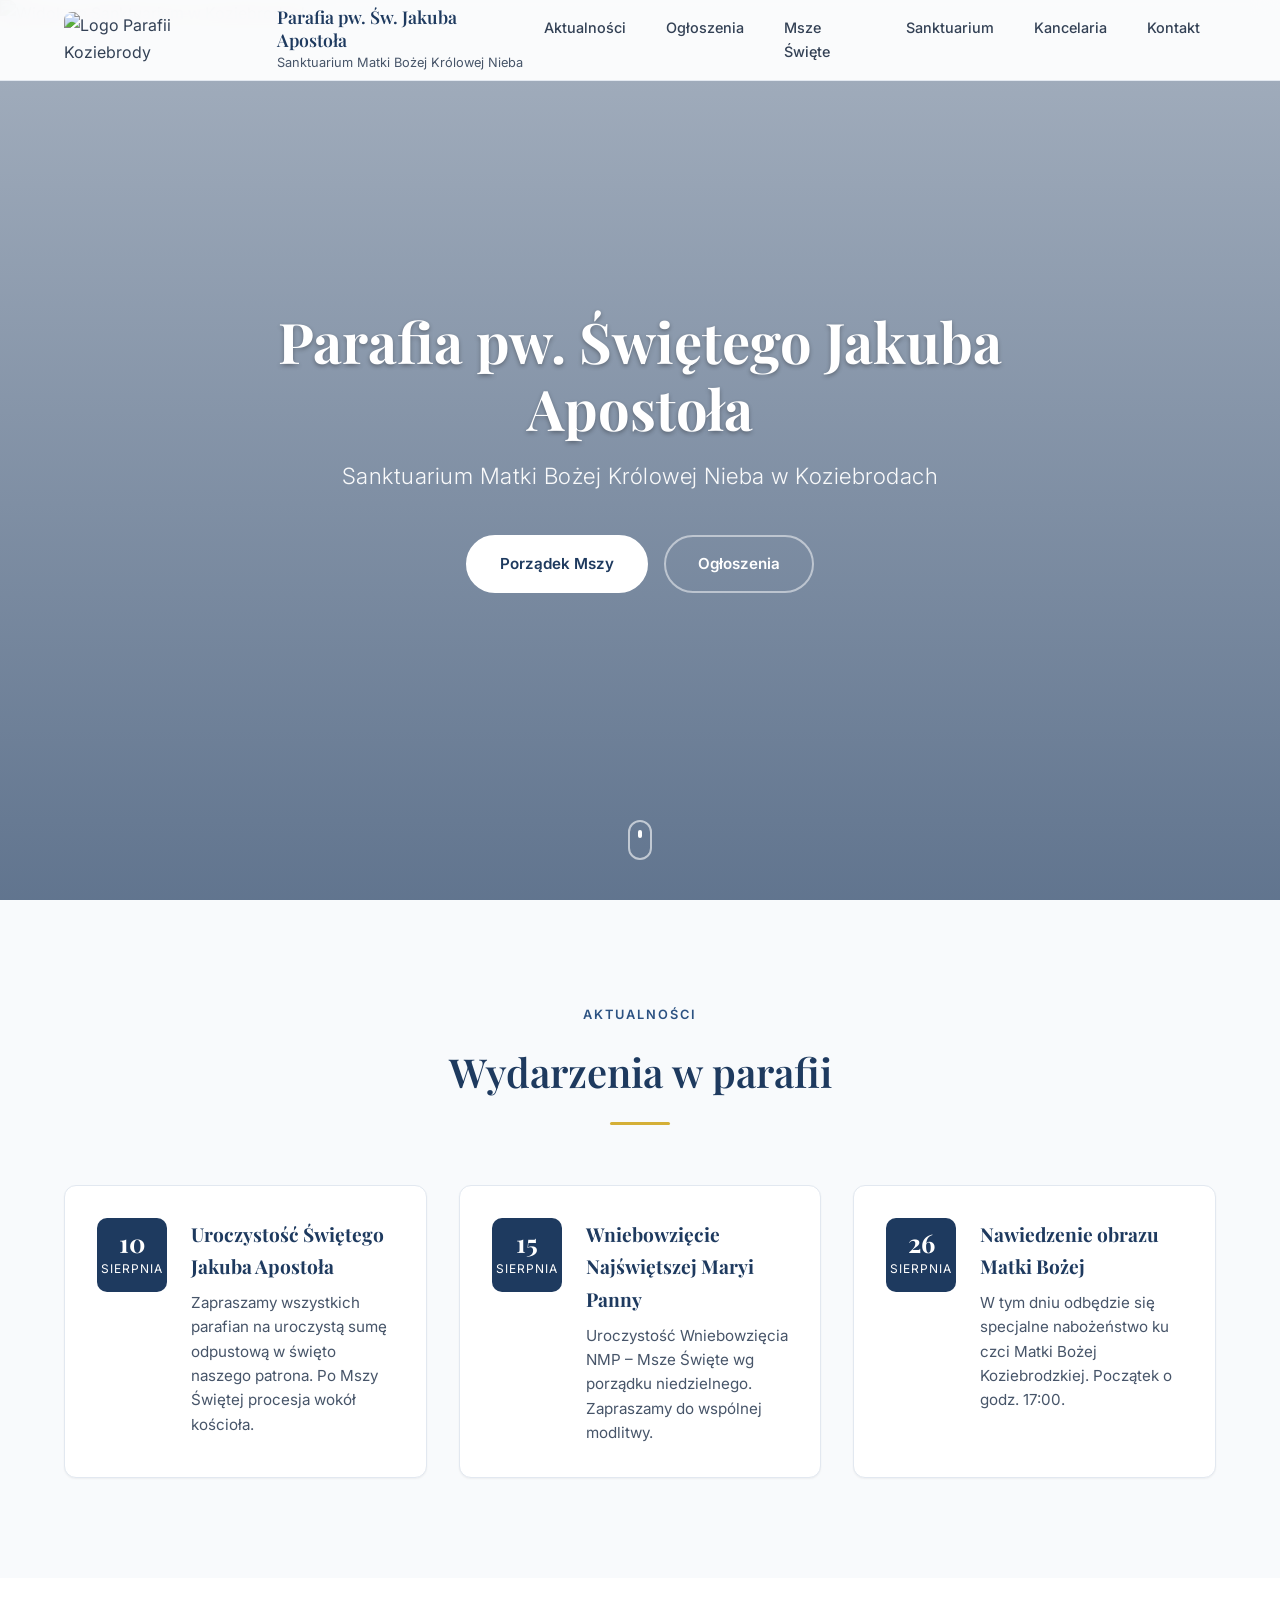
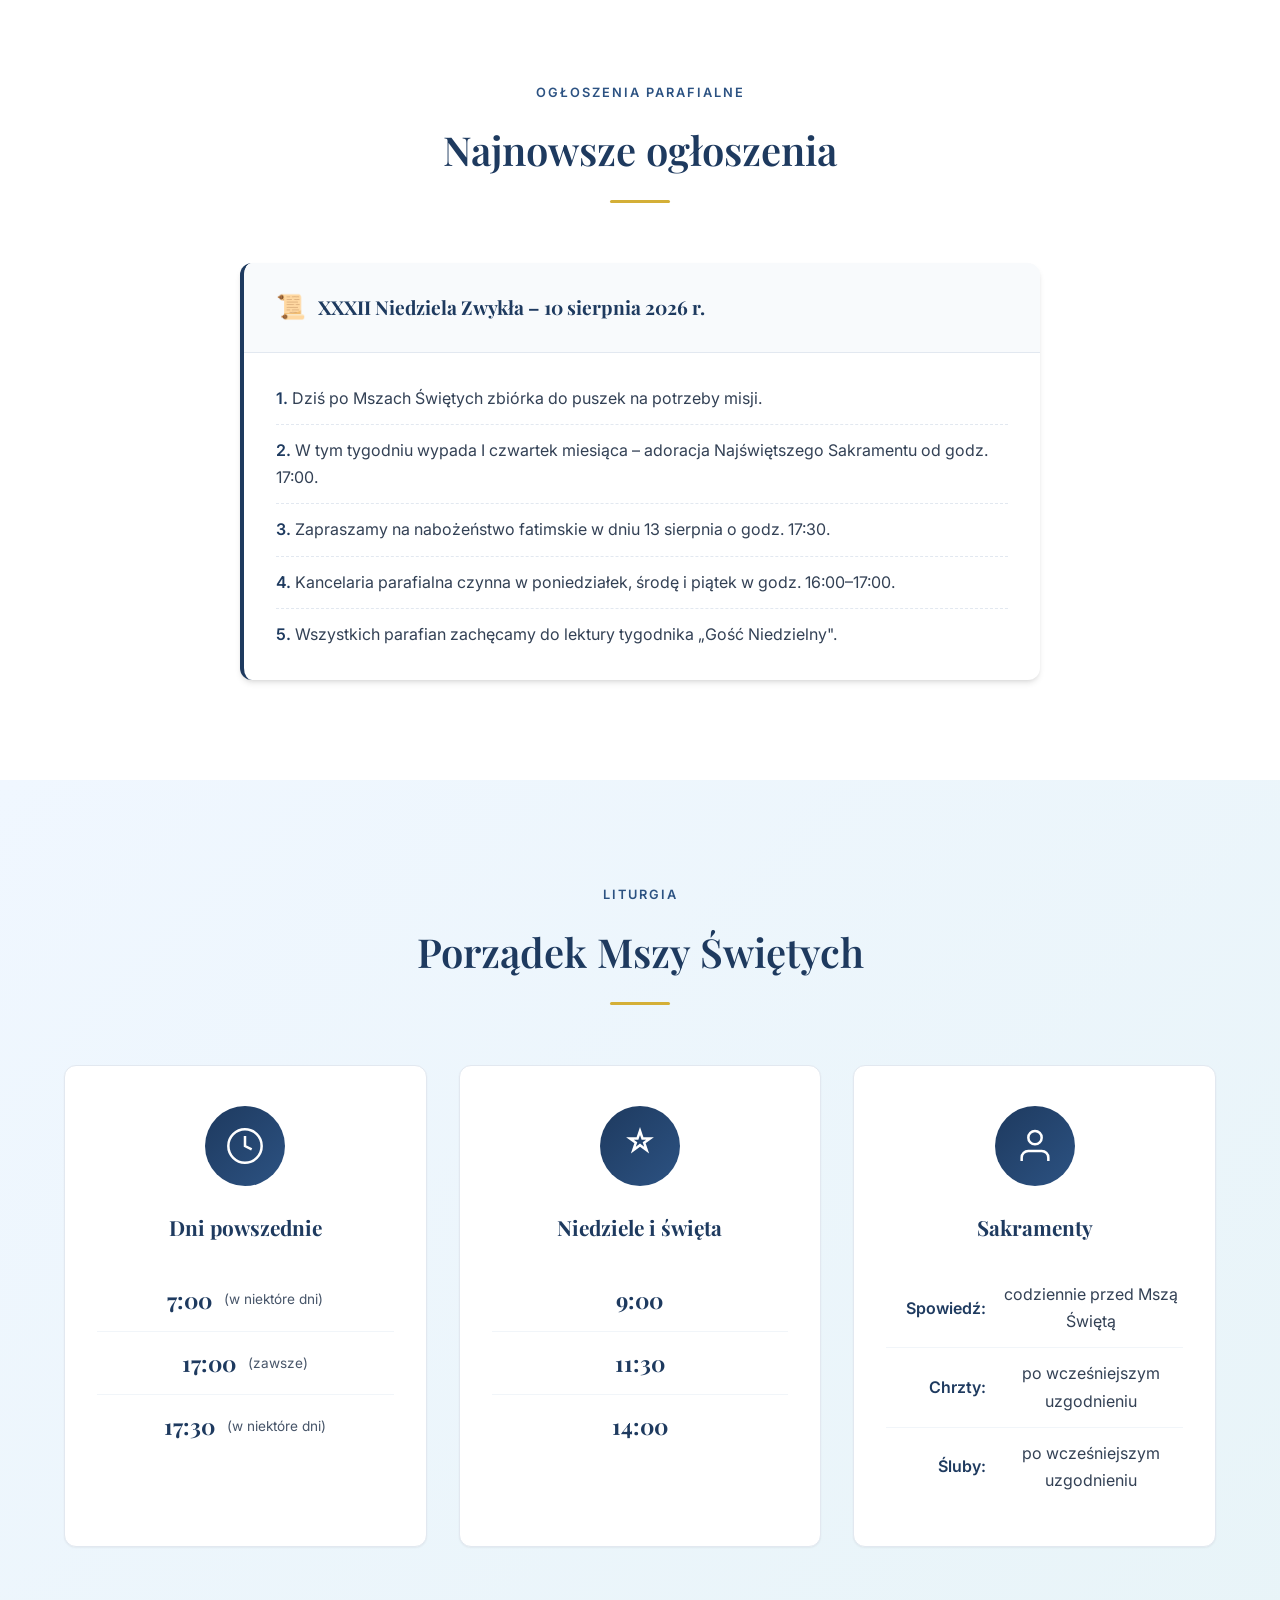
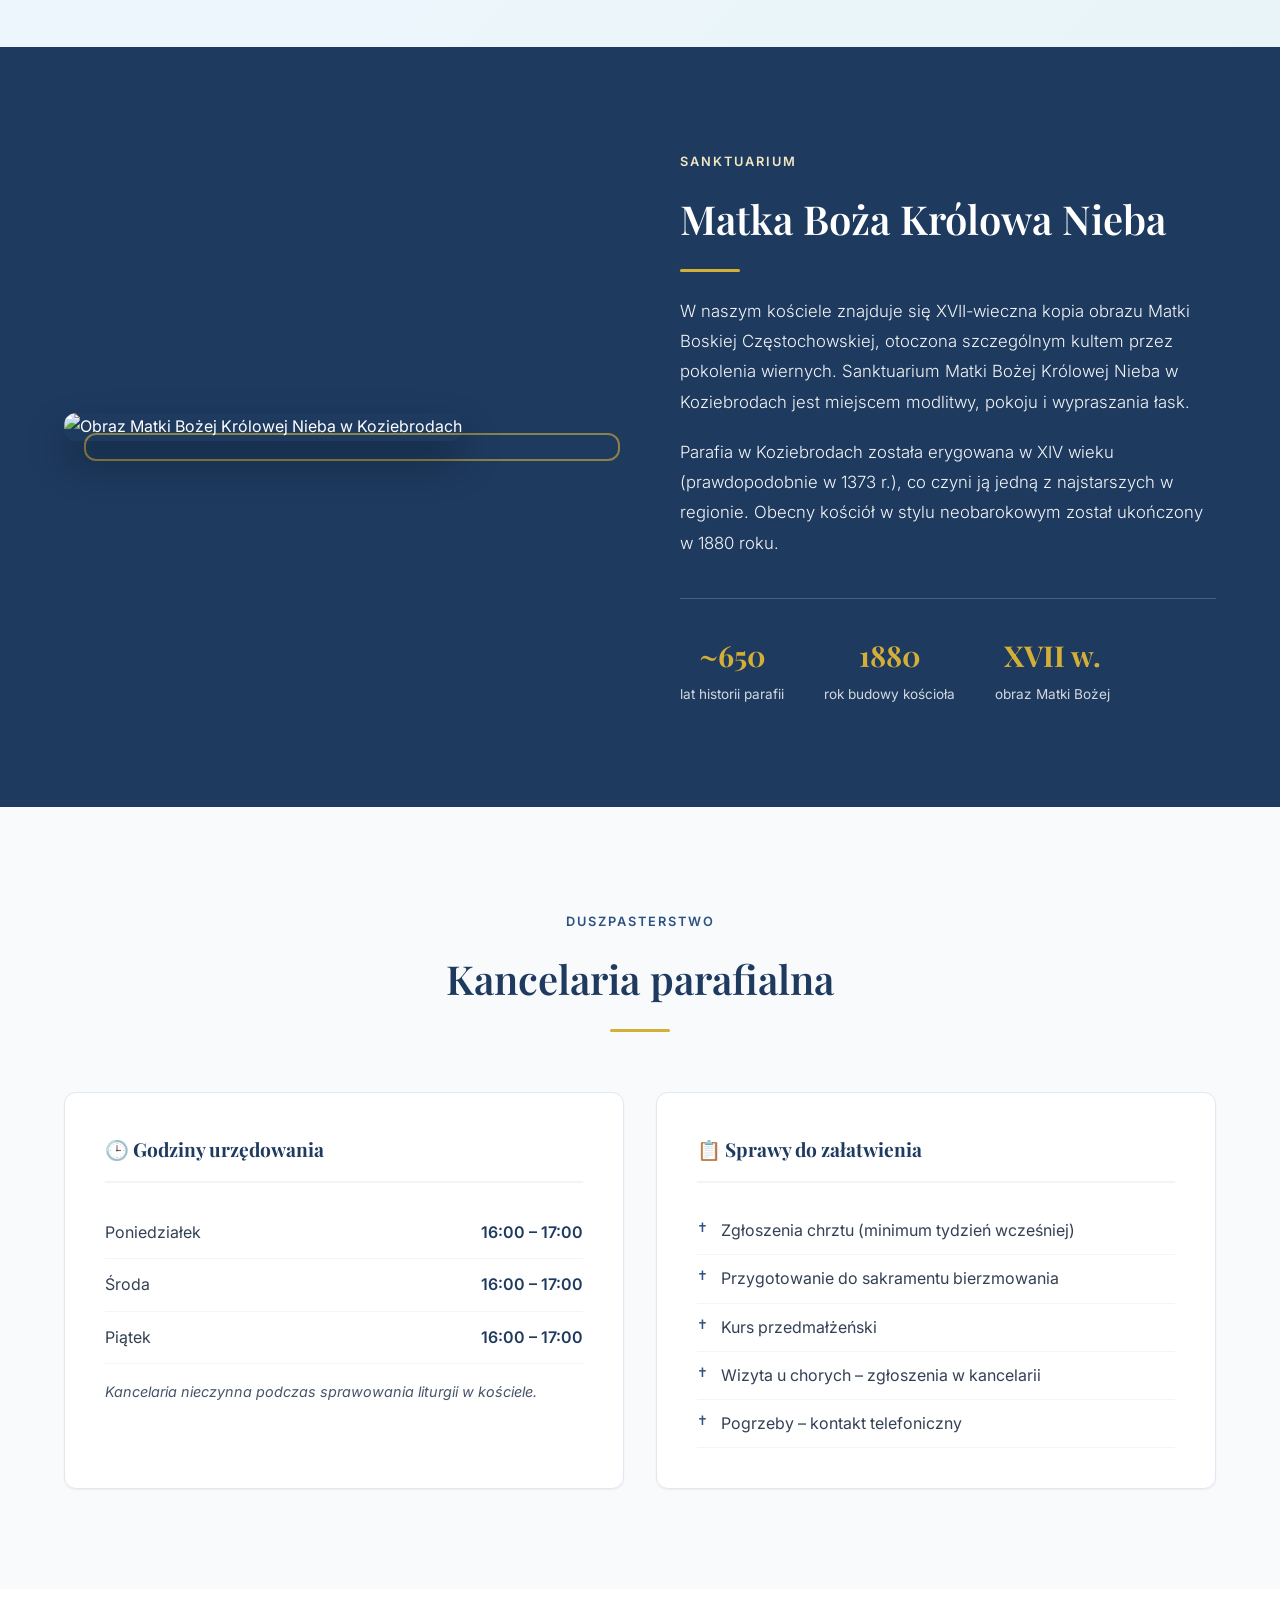
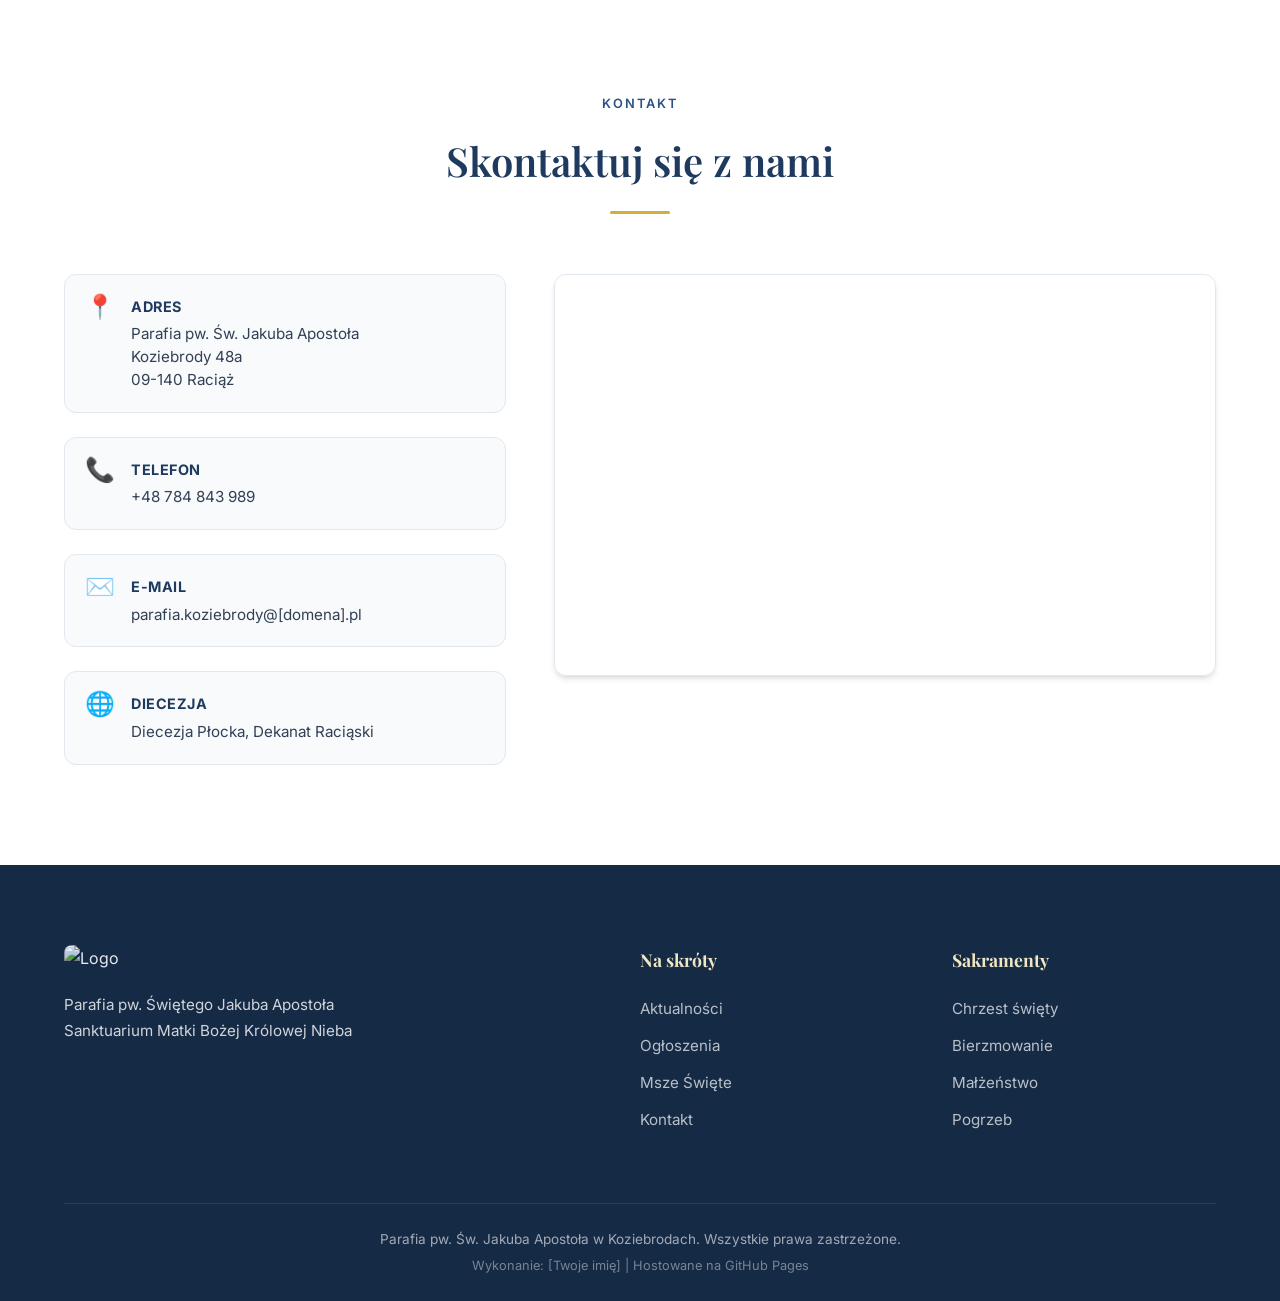
==== index.html @ 7715b9e9 "Add initial HTML structure for church website This commit adds a complete HTML structure for the chu" ====
<!DOCTYPE html>
<html lang="pl">
<head>
    <meta charset="UTF-8">
    <meta name="viewport" content="width=device-width, initial-scale=1.0">
    <meta name="description" content="Parafia pw. Świętego Jakuba Apostoła w Koziebrodach. Sanktuarium Matki Bożej Królowej Nieba.">
    <title>Parafia pw. Św. Jakuba Apostoła w Koziebrodach</title>
    <link rel="preconnect" href="https://fonts.googleapis.com">
    <link href="https://fonts.googleapis.com/css2?family=Playfair+Display:wght@400;600;700&family=Inter:wght@300;400;500;600&display=swap" rel="stylesheet">
    <link rel="stylesheet" href="css/style.css">
<base target="_blank">
</head>
<body>
    <!-- Nawigacja -->
    <nav class="navbar" id="navbar">
        <div class="container nav-container">
            <a href="#" class="logo">
                <img src="images/logo.jpeg" alt="Logo Parafii Koziebrody">
                <div class="logo-text">
                    <span class="logo-title">Parafia pw. Św. Jakuba Apostoła</span>
                    <span class="logo-subtitle">Sanktuarium Matki Bożej Królowej Nieba</span>
                </div>
            </a>
            <button class="nav-toggle" id="navToggle" aria-label="Menu">
                <span></span>
                <span></span>
                <span></span>
            </button>
            <ul class="nav-menu" id="navMenu">
                <li><a href="#aktualnosci" class="nav-link">Aktualności</a></li>
                <li><a href="#ogloszenia" class="nav-link">Ogłoszenia</a></li>
                <li><a href="#msze" class="nav-link">Msze Święte</a></li>
                <li><a href="#sanktuarium" class="nav-link">Sanktuarium</a></li>
                <li><a href="#kancelaria" class="nav-link">Kancelaria</a></li>
                <li><a href="#kontakt" class="nav-link">Kontakt</a></li>
            </ul>
        </div>
    </nav>

    <!-- Hero Section -->
    <header class="hero">
        <div class="hero-overlay"></div>
        <div class="hero-image">
            <img src="images/widok-na-sanktuarium.jpeg" alt="Widok na Sanktuarium w Koziebrodach">
        </div>
        <div class="hero-content">
            <h1 class="hero-title">Parafia pw. Świętego Jakuba Apostoła</h1>
            <p class="hero-subtitle">Sanktuarium Matki Bożej Królowej Nieba w Koziebrodach</p>
            <div class="hero-cta">
                <a href="#msze" class="btn btn-primary">Porządek Mszy</a>
                <a href="#ogloszenia" class="btn btn-outline">Ogłoszenia</a>
            </div>
        </div>
        <div class="hero-scroll">
            <span></span>
        </div>
    </header>

    <!-- Aktualności -->
    <section id="aktualnosci" class="section section-light">
        <div class="container">
            <div class="section-header">
                <span class="section-tag">Aktualności</span>
                <h2 class="section-title">Wydarzenia w parafii</h2>
                <div class="section-line"></div>
            </div>
            <div class="news-grid">
                <article class="news-card">
                    <div class="news-date">
                        <span class="day">10</span>
                        <span class="month">sierpnia</span>
                    </div>
                    <div class="news-content">
                        <h3>Uroczystość Świętego Jakuba Apostoła</h3>
                        <p>Zapraszamy wszystkich parafian na uroczystą sumę odpustową w święto naszego patrona. Po Mszy Świętej procesja wokół kościoła.</p>
                    </div>
                </article>
                <article class="news-card">
                    <div class="news-date">
                        <span class="day">15</span>
                        <span class="month">sierpnia</span>
                    </div>
                    <div class="news-content">
                        <h3>Wniebowzięcie Najświętszej Maryi Panny</h3>
                        <p>Uroczystość Wniebowzięcia NMP – Msze Święte wg porządku niedzielnego. Zapraszamy do wspólnej modlitwy.</p>
                    </div>
                </article>
                <article class="news-card">
                    <div class="news-date">
                        <span class="day">26</span>
                        <span class="month">sierpnia</span>
                    </div>
                    <div class="news-content">
                        <h3>Nawiedzenie obrazu Matki Bożej</h3>
                        <p>W tym dniu odbędzie się specjalne nabożeństwo ku czci Matki Bożej Koziebrodzkiej. Początek o godz. 17:00.</p>
                    </div>
                </article>
            </div>
        </div>
    </section>

    <!-- Ogłoszenia -->
    <section id="ogloszenia" class="section">
        <div class="container">
            <div class="section-header">
                <span class="section-tag">Ogłoszenia parafialne</span>
                <h2 class="section-title">Najnowsze ogłoszenia</h2>
                <div class="section-line"></div>
            </div>
            <div class="announcement-box">
                <div class="announcement-header">
                    <span class="announcement-icon">📜</span>
                    <h3>XXXII Niedziela Zwykła – 10 sierpnia 2026 r.</h3>
                </div>
                <div class="announcement-body">
                    <p><strong>1.</strong> Dziś po Mszach Świętych zbiórka do puszek na potrzeby misji.</p>
                    <p><strong>2.</strong> W tym tygodniu wypada I czwartek miesiąca – adoracja Najświętszego Sakramentu od godz. 17:00.</p>
                    <p><strong>3.</strong> Zapraszamy na nabożeństwo fatimskie w dniu 13 sierpnia o godz. 17:30.</p>
                    <p><strong>4.</strong> Kancelaria parafialna czynna w poniedziałek, środę i piątek w godz. 16:00–17:00.</p>
                    <p><strong>5.</strong> Wszystkich parafian zachęcamy do lektury tygodnika „Gość Niedzielny".</p>
                </div>
            </div>
        </div>
    </section>

    <!-- Porządek Mszy -->
    <section id="msze" class="section section-alt">
        <div class="container">
            <div class="section-header">
                <span class="section-tag">Liturgia</span>
                <h2 class="section-title">Porządek Mszy Świętych</h2>
                <div class="section-line"></div>
            </div>
            <div class="mass-schedule">
                <div class="mass-card">
                    <div class="mass-icon">
                        <svg width="40" height="40" viewBox="0 0 24 24" fill="none" stroke="currentColor" stroke-width="1.5">
                            <circle cx="12" cy="12" r="10"/>
                            <path d="M12 6v6l4 2"/>
                        </svg>
                    </div>
                    <h3>Dni powszednie</h3>
                    <ul class="mass-list">
                        <li><span class="mass-time">7:00</span> <span class="mass-note">(w niektóre dni)</span></li>
                        <li><span class="mass-time">17:00</span> <span class="mass-note">(zawsze)</span></li>
                        <li><span class="mass-time">17:30</span> <span class="mass-note">(w niektóre dni)</span></li>
                    </ul>
                </div>
                <div class="mass-card">
                    <div class="mass-icon">
                        <svg width="40" height="40" viewBox="0 0 24 24" fill="none" stroke="currentColor" stroke-width="1.5">
                            <path d="M12 3l1.5 4.5h4.5l-3.5 2.5 1.5 4.5-4-3-4 3 1.5-4.5-3.5-2.5h4.5z"/>
                        </svg>
                    </div>
                    <h3>Niedziele i święta</h3>
                    <ul class="mass-list">
                        <li><span class="mass-time">9:00</span></li>
                        <li><span class="mass-time">11:30</span></li>
                        <li><span class="mass-time">14:00</span></li>
                    </ul>
                </div>
                <div class="mass-card">
                    <div class="mass-icon">
                        <svg width="40" height="40" viewBox="0 0 24 24" fill="none" stroke="currentColor" stroke-width="1.5">
                            <path d="M20 21v-2a4 4 0 00-4-4H8a4 4 0 00-4 4v2"/>
                            <circle cx="12" cy="7" r="4"/>
                        </svg>
                    </div>
                    <h3>Sakramenty</h3>
                    <ul class="mass-list">
                        <li><span class="mass-label">Spowiedź:</span> <span>codziennie przed Mszą Świętą</span></li>
                        <li><span class="mass-label">Chrzty:</span> <span>po wcześniejszym uzgodnieniu</span></li>
                        <li><span class="mass-label">Śluby:</span> <span>po wcześniejszym uzgodnieniu</span></li>
                    </ul>
                </div>
            </div>
        </div>
    </section>

    <!-- Sanktuarium -->
    <section id="sanktuarium" class="section section-sacred">
        <div class="container">
            <div class="sacred-grid">
                <div class="sacred-image">
                    <img src="images/obraz-matki-boskiej2.jpeg" alt="Obraz Matki Bożej Królowej Nieba w Koziebrodach">
                    <div class="sacred-frame"></div>
                </div>
                <div class="sacred-content">
                    <span class="section-tag">Sanktuarium</span>
                    <h2 class="section-title">Matka Boża Królowa Nieba</h2>
                    <div class="section-line"></div>
                    <p class="sacred-text">
                        W naszym kościele znajduje się XVII-wieczna kopia obrazu Matki Boskiej Częstochowskiej, 
                        otoczona szczególnym kultem przez pokolenia wiernych. Sanktuarium Matki Bożej Królowej Nieba 
                        w Koziebrodach jest miejscem modlitwy, pokoju i wypraszania łask.
                    </p>
                    <p class="sacred-text">
                        Parafia w Koziebrodach została erygowana w XIV wieku (prawdopodobnie w 1373 r.), 
                        co czyni ją jedną z najstarszych w regionie. Obecny kościół w stylu neobarokowym 
                        został ukończony w 1880 roku.
                    </p>
                    <div class="sacred-stats">
                        <div class="stat">
                            <span class="stat-number">~650</span>
                            <span class="stat-label">lat historii parafii</span>
                        </div>
                        <div class="stat">
                            <span class="stat-number">1880</span>
                            <span class="stat-label">rok budowy kościoła</span>
                        </div>
                        <div class="stat">
                            <span class="stat-number">XVII w.</span>
                            <span class="stat-label">obraz Matki Bożej</span>
                        </div>
                    </div>
                </div>
            </div>
        </div>
    </section>

    <!-- Kancelaria -->
    <section id="kancelaria" class="section section-light">
        <div class="container">
            <div class="section-header">
                <span class="section-tag">Duszpasterstwo</span>
                <h2 class="section-title">Kancelaria parafialna</h2>
                <div class="section-line"></div>
            </div>
            <div class="office-grid">
                <div class="office-card">
                    <h3>🕒 Godziny urzędowania</h3>
                    <table class="office-hours">
                        <tr>
                            <td>Poniedziałek</td>
                            <td>16:00 – 17:00</td>
                        </tr>
                        <tr>
                            <td>Środa</td>
                            <td>16:00 – 17:00</td>
                        </tr>
                        <tr>
                            <td>Piątek</td>
                            <td>16:00 – 17:00</td>
                        </tr>
                    </table>
                    <p class="office-note">Kancelaria nieczynna podczas sprawowania liturgii w kościele.</p>
                </div>
                <div class="office-card">
                    <h3>📋 Sprawy do załatwienia</h3>
                    <ul class="office-list">
                        <li>Zgłoszenia chrztu (minimum tydzień wcześniej)</li>
                        <li>Przygotowanie do sakramentu bierzmowania</li>
                        <li>Kurs przedmałżeński</li>
                        <li>Wizyta u chorych – zgłoszenia w kancelarii</li>
                        <li>Pogrzeby – kontakt telefoniczny</li>
                    </ul>
                </div>
            </div>
        </div>
    </section>

    <!-- Kontakt -->
    <section id="kontakt" class="section">
        <div class="container">
            <div class="section-header">
                <span class="section-tag">Kontakt</span>
                <h2 class="section-title">Skontaktuj się z nami</h2>
                <div class="section-line"></div>
            </div>
            <div class="contact-grid">
                <div class="contact-info">
                    <div class="contact-item">
                        <span class="contact-icon">📍</span>
                        <div>
                            <strong>Adres</strong>
                            <p>Parafia pw. Św. Jakuba Apostoła<br>Koziebrody 48a<br>09-140 Raciąż</p>
                        </div>
                    </div>
                    <div class="contact-item">
                        <span class="contact-icon">📞</span>
                        <div>
                            <strong>Telefon</strong>
                            <p>+48 784 843 989</p>
                        </div>
                    </div>
                    <div class="contact-item">
                        <span class="contact-icon">✉️</span>
                        <div>
                            <strong>E-mail</strong>
                            <p>parafia.koziebrody@[domena].pl</p>
                        </div>
                    </div>
                    <div class="contact-item">
                        <span class="contact-icon">🌐</span>
                        <div>
                            <strong>Diecezja</strong>
                            <p>Diecezja Płocka, Dekanat Raciąski</p>
                        </div>
                    </div>
                </div>
                <div class="contact-map">
                    <iframe 
                        src="https://www.openstreetmap.org/export/embed.html?bbox=19.97%2C52.79%2C20.02%2C52.82&layer=mapnik&marker=52.8028%2C19.9944" 
                        width="100%" 
                        height="400" 
                        style="border:0; border-radius: 12px;" 
                        allowfullscreen="" 
                        loading="lazy">
                    </iframe>
                </div>
            </div>
        </div>
    </section>

    <!-- Stopka -->
    <footer class="footer">
        <div class="container">
            <div class="footer-content">
                <div class="footer-brand">
                    <img src="images/logo.jpeg" alt="Logo" class="footer-logo">
                    <p>Parafia pw. Świętego Jakuba Apostoła<br>Sanktuarium Matki Bożej Królowej Nieba</p>
                </div>
                <div class="footer-links">
                    <h4>Na skróty</h4>
                    <ul>
                        <li><a href="#aktualnosci">Aktualności</a></li>
                        <li><a href="#ogloszenia">Ogłoszenia</a></li>
                        <li><a href="#msze">Msze Święte</a></li>
                        <li><a href="#kontakt">Kontakt</a></li>
                    </ul>
                </div>
                <div class="footer-links">
                    <h4>Sakramenty</h4>
                    <ul>
                        <li><a href="#kancelaria">Chrzest święty</a></li>
                        <li><a href="#kancelaria">Bierzmowanie</a></li>
                        <li><a href="#kancelaria">Małżeństwo</a></li>
                        <li><a href="#kancelaria">Pogrzeb</a></li>
                    </ul>
                </div>
            </div>
            <div class="footer-bottom">
                <p> Parafia pw. Św. Jakuba Apostoła w Koziebrodach. Wszystkie prawa zastrzeżone.</p>
                <p class="footer-credit">Wykonanie: [Twoje imię] | Hostowane na GitHub Pages</p>
            </div>
        </div>
    </footer>

    <script src="js/main.js"></script>
</body>
</html>
---- css/style.css ----
/* ========================================
   PARAFIA KOZIEBRODY – STYLESHEET
   Tonacja: błękitno-biała, minimalistyczna
   ======================================== */

:root {
    --color-primary: #1e3a5f;
    --color-primary-dark: #152a45;
    --color-primary-light: #2c5282;
    --color-accent: #d4af37;
    --color-accent-light: #f0e6c3;
    --color-white: #ffffff;
    --color-gray-50: #f8fafc;
    --color-gray-100: #f1f5f9;
    --color-gray-200: #e2e8f0;
    --color-gray-600: #475569;
    --color-gray-700: #334155;
    --color-gray-800: #1e293b;
    --color-text: #334155;
    --font-heading: 'Playfair Display', Georgia, serif;
    --font-body: 'Inter', -apple-system, BlinkMacSystemFont, sans-serif;
    --shadow-sm: 0 1px 2px 0 rgb(0 0 0 / 0.05);
    --shadow-md: 0 4px 6px -1px rgb(0 0 0 / 0.1), 0 2px 4px -2px rgb(0 0 0 / 0.1);
    --shadow-lg: 0 10px 15px -3px rgb(0 0 0 / 0.1), 0 4px 6px -4px rgb(0 0 0 / 0.1);
    --radius: 12px;
    --transition: all 0.3s cubic-bezier(0.4, 0, 0.2, 1);
}

* {
    margin: 0;
    padding: 0;
    box-sizing: border-box;
}

html {
    scroll-behavior: smooth;
    scroll-padding-top: 80px;
}

body {
    font-family: var(--font-body);
    color: var(--color-text);
    line-height: 1.7;
    background-color: var(--color-white);
    -webkit-font-smoothing: antialiased;
}

.container {
    max-width: 1200px;
    margin: 0 auto;
    padding: 0 24px;
}

/* ========================================
   NAWIGACJA
   ======================================== */
.navbar {
    position: fixed;
    top: 0;
    left: 0;
    right: 0;
    z-index: 1000;
    background: rgba(255, 255, 255, 0.95);
    backdrop-filter: blur(12px);
    border-bottom: 1px solid var(--color-gray-200);
    transition: var(--transition);
}

.nav-container {
    display: flex;
    align-items: center;
    justify-content: space-between;
    height: 80px;
}

.logo {
    display: flex;
    align-items: center;
    gap: 16px;
    text-decoration: none;
    color: inherit;
}

.logo img {
    height: 56px;
    width: auto;
    border-radius: 8px;
    object-fit: contain;
}

.logo-text {
    display: flex;
    flex-direction: column;
}

.logo-title {
    font-family: var(--font-heading);
    font-size: 1.1rem;
    font-weight: 600;
    color: var(--color-primary);
    line-height: 1.3;
}

.logo-subtitle {
    font-size: 0.8rem;
    color: var(--color-gray-600);
    font-weight: 400;
}

.nav-menu {
    display: flex;
    list-style: none;
    gap: 8px;
}

.nav-link {
    display: block;
    padding: 8px 16px;
    text-decoration: none;
    color: var(--color-gray-700);
    font-weight: 500;
    font-size: 0.9rem;
    border-radius: 8px;
    transition: var(--transition);
}

.nav-link:hover {
    color: var(--color-primary);
    background: var(--color-gray-100);
}

.nav-toggle {
    display: none;
    flex-direction: column;
    gap: 5px;
    background: none;
    border: none;
    cursor: pointer;
    padding: 8px;
}

.nav-toggle span {
    display: block;
    width: 24px;
    height: 2px;
    background: var(--color-primary);
    border-radius: 2px;
    transition: var(--transition);
}

/* ========================================
   HERO
   ======================================== */
.hero {
    position: relative;
    height: 100vh;
    min-height: 600px;
    display: flex;
    align-items: center;
    justify-content: center;
    overflow: hidden;
}

.hero-image {
    position: absolute;
    inset: 0;
    z-index: 1;
}

.hero-image img {
    width: 100%;
    height: 100%;
    object-fit: cover;
    filter: brightness(0.7);
}

.hero-overlay {
    position: absolute;
    inset: 0;
    background: linear-gradient(
        180deg,
        rgba(30, 58, 95, 0.4) 0%,
        rgba(30, 58, 95, 0.7) 100%
    );
    z-index: 2;
}

.hero-content {
    position: relative;
    z-index: 3;
    text-align: center;
    color: var(--color-white);
    padding: 0 24px;
    max-width: 900px;
}

.hero-title {
    font-family: var(--font-heading);
    font-size: clamp(2rem, 5vw, 3.5rem);
    font-weight: 700;
    line-height: 1.2;
    margin-bottom: 16px;
    text-shadow: 0 2px 4px rgba(0,0,0,0.3);
}

.hero-subtitle {
    font-size: clamp(1rem, 2.5vw, 1.4rem);
    font-weight: 300;
    opacity: 0.95;
    margin-bottom: 40px;
    letter-spacing: 0.5px;
}

.hero-cta {
    display: flex;
    gap: 16px;
    justify-content: center;
    flex-wrap: wrap;
}

.btn {
    display: inline-flex;
    align-items: center;
    padding: 14px 32px;
    border-radius: 50px;
    font-weight: 600;
    font-size: 0.95rem;
    text-decoration: none;
    transition: var(--transition);
    cursor: pointer;
    border: 2px solid transparent;
}

.btn-primary {
    background: var(--color-white);
    color: var(--color-primary);
    border-color: var(--color-white);
}

.btn-primary:hover {
    background: transparent;
    color: var(--color-white);
    transform: translateY(-2px);
    box-shadow: var(--shadow-lg);
}

.btn-outline {
    background: transparent;
    color: var(--color-white);
    border-color: rgba(255,255,255,0.5);
}

.btn-outline:hover {
    background: var(--color-white);
    color: var(--color-primary);
    border-color: var(--color-white);
    transform: translateY(-2px);
}

.hero-scroll {
    position: absolute;
    bottom: 40px;
    left: 50%;
    transform: translateX(-50%);
    z-index: 3;
}

.hero-scroll span {
    display: block;
    width: 24px;
    height: 40px;
    border: 2px solid rgba(255,255,255,0.6);
    border-radius: 12px;
    position: relative;
}

.hero-scroll span::before {
    content: '';
    position: absolute;
    top: 8px;
    left: 50%;
    transform: translateX(-50%);
    width: 4px;
    height: 8px;
    background: var(--color-white);
    border-radius: 2px;
    animation: scrollDown 2s infinite;
}

@keyframes scrollDown {
    0%, 100% { opacity: 1; top: 8px; }
    50% { opacity: 0.3; top: 20px; }
}

/* ========================================
   SEKCJE OGÓLNE
   ======================================== */
.section {
    padding: 100px 0;
}

.section-light {
    background: var(--color-gray-50);
}

.section-alt {
    background: linear-gradient(135deg, #f0f7ff 0%, #e8f4f8 100%);
}

.section-sacred {
    background: var(--color-primary);
    color: var(--color-white);
}

.section-header {
    text-align: center;
    margin-bottom: 60px;
}

.section-tag {
    display: inline-block;
    font-size: 0.8rem;
    font-weight: 600;
    text-transform: uppercase;
    letter-spacing: 2px;
    color: var(--color-primary-light);
    margin-bottom: 12px;
}

.section-sacred .section-tag {
    color: var(--color-accent-light);
}

.section-title {
    font-family: var(--font-heading);
    font-size: clamp(1.8rem, 4vw, 2.5rem);
    font-weight: 600;
    color: var(--color-primary);
    margin-bottom: 16px;
}

.section-sacred .section-title {
    color: var(--color-white);
}

.section-line {
    width: 60px;
    height: 3px;
    background: var(--color-accent);
    margin: 0 auto;
    border-radius: 2px;
}

/* ========================================
   AKTUALNOŚCI
   ======================================== */
.news-grid {
    display: grid;
    grid-template-columns: repeat(auto-fit, minmax(300px, 1fr));
    gap: 32px;
}

.news-card {
    background: var(--color-white);
    border-radius: var(--radius);
    padding: 32px;
    box-shadow: var(--shadow-sm);
    border: 1px solid var(--color-gray-200);
    transition: var(--transition);
    display: flex;
    gap: 24px;
    align-items: flex-start;
}

.news-card:hover {
    transform: translateY(-4px);
    box-shadow: var(--shadow-lg);
    border-color: var(--color-primary-light);
}

.news-date {
    display: flex;
    flex-direction: column;
    align-items: center;
    min-width: 70px;
    padding: 12px;
    background: var(--color-primary);
    color: var(--color-white);
    border-radius: 10px;
    text-align: center;
}

.news-date .day {
    font-family: var(--font-heading);
    font-size: 1.6rem;
    font-weight: 700;
    line-height: 1;
}

.news-date .month {
    font-size: 0.75rem;
    text-transform: uppercase;
    letter-spacing: 1px;
    margin-top: 4px;
}

.news-content h3 {
    font-family: var(--font-heading);
    font-size: 1.2rem;
    color: var(--color-primary);
    margin-bottom: 8px;
}

.news-content p {
    color: var(--color-gray-600);
    font-size: 0.95rem;
    line-height: 1.6;
}

/* ========================================
   OGŁOSZENIA
   ======================================== */
.announcement-box {
    background: var(--color-white);
    border-radius: var(--radius);
    box-shadow: var(--shadow-md);
    border-left: 4px solid var(--color-primary);
    overflow: hidden;
    max-width: 800px;
    margin: 0 auto;
}

.announcement-header {
    display: flex;
    align-items: center;
    gap: 12px;
    padding: 24px 32px;
    background: var(--color-gray-50);
    border-bottom: 1px solid var(--color-gray-200);
}

.announcement-icon {
    font-size: 1.5rem;
}

.announcement-header h3 {
    font-family: var(--font-heading);
    font-size: 1.2rem;
    color: var(--color-primary);
}

.announcement-body {
    padding: 32px;
}

.announcement-body p {
    margin-bottom: 12px;
    padding-bottom: 12px;
    border-bottom: 1px dashed var(--color-gray-200);
    color: var(--color-gray-700);
}

.announcement-body p:last-child {
    margin-bottom: 0;
    padding-bottom: 0;
    border-bottom: none;
}

.announcement-body strong {
    color: var(--color-primary);
    font-weight: 600;
}

/* ========================================
   PORZĄDEK MSZY
   ======================================== */
.mass-schedule {
    display: grid;
    grid-template-columns: repeat(auto-fit, minmax(280px, 1fr));
    gap: 32px;
}

.mass-card {
    background: var(--color-white);
    border-radius: var(--radius);
    padding: 40px 32px;
    text-align: center;
    box-shadow: var(--shadow-sm);
    border: 1px solid var(--color-gray-200);
    transition: var(--transition);
}

.mass-card:hover {
    transform: translateY(-4px);
    box-shadow: var(--shadow-lg);
}

.mass-icon {
    display: inline-flex;
    align-items: center;
    justify-content: center;
    width: 80px;
    height: 80px;
    background: linear-gradient(135deg, var(--color-primary) 0%, var(--color-primary-light) 100%);
    color: var(--color-white);
    border-radius: 50%;
    margin-bottom: 24px;
}

.mass-card h3 {
    font-family: var(--font-heading);
    font-size: 1.3rem;
    color: var(--color-primary);
    margin-bottom: 24px;
}

.mass-list {
    list-style: none;
}

.mass-list li {
    display: flex;
    align-items: center;
    justify-content: center;
    gap: 12px;
    padding: 12px 0;
    border-bottom: 1px solid var(--color-gray-100);
}

.mass-list li:last-child {
    border-bottom: none;
}

.mass-time {
    font-family: var(--font-heading);
    font-size: 1.4rem;
    font-weight: 700;
    color: var(--color-primary);
}

.mass-note {
    font-size: 0.85rem;
    color: var(--color-gray-600);
}

.mass-label {
    font-weight: 600;
    color: var(--color-primary);
    min-width: 100px;
    text-align: right;
}

/* ========================================
   SANKTUARIUM
   ======================================== */
.sacred-grid {
    display: grid;
    grid-template-columns: 1fr 1fr;
    gap: 80px;
    align-items: center;
}

.sacred-image {
    position: relative;
}

.sacred-image img {
    width: 100%;
    border-radius: var(--radius);
    box-shadow: 0 20px 40px rgba(0,0,0,0.3);
    position: relative;
    z-index: 2;
}

.sacred-frame {
    position: absolute;
    top: 20px;
    left: 20px;
    right: -20px;
    bottom: -20px;
    border: 2px solid var(--color-accent);
    border-radius: var(--radius);
    z-index: 1;
    opacity: 0.6;
}

.sacred-content .section-title {
    text-align: left;
}

.sacred-content .section-line {
    margin: 0 0 24px 0;
}

.sacred-text {
    font-size: 1.05rem;
    line-height: 1.8;
    opacity: 0.95;
    margin-bottom: 20px;
    font-weight: 300;
}

.sacred-stats {
    display: flex;
    gap: 40px;
    margin-top: 40px;
    padding-top: 32px;
    border-top: 1px solid rgba(255,255,255,0.2);
}

.stat {
    text-align: center;
}

.stat-number {
    display: block;
    font-family: var(--font-heading);
    font-size: 1.8rem;
    font-weight: 700;
    color: var(--color-accent);
}

.stat-label {
    font-size: 0.85rem;
    opacity: 0.8;
    margin-top: 4px;
}

/* ========================================
   KANCELARIA
   ======================================== */
.office-grid {
    display: grid;
    grid-template-columns: repeat(auto-fit, minmax(350px, 1fr));
    gap: 32px;
}

.office-card {
    background: var(--color-white);
    border-radius: var(--radius);
    padding: 40px;
    box-shadow: var(--shadow-sm);
    border: 1px solid var(--color-gray-200);
}

.office-card h3 {
    font-family: var(--font-heading);
    font-size: 1.2rem;
    color: var(--color-primary);
    margin-bottom: 24px;
    padding-bottom: 16px;
    border-bottom: 2px solid var(--color-gray-100);
}

.office-hours {
    width: 100%;
    border-collapse: collapse;
}

.office-hours td {
    padding: 12px 0;
    border-bottom: 1px solid var(--color-gray-100);
    color: var(--color-gray-700);
}

.office-hours td:last-child {
    text-align: right;
    font-weight: 600;
    color: var(--color-primary);
}

.office-note {
    margin-top: 16px;
    font-size: 0.9rem;
    color: var(--color-gray-600);
    font-style: italic;
}

.office-list {
    list-style: none;
}

.office-list li {
    padding: 10px 0;
    padding-left: 24px;
    position: relative;
    color: var(--color-gray-700);
    border-bottom: 1px solid var(--color-gray-100);
}

.office-list li::before {
    content: '✝';
    position: absolute;
    left: 0;
    color: var(--color-primary-light);
    font-size: 0.8rem;
}

/* ========================================
   KONTAKT
   ======================================== */
.contact-grid {
    display: grid;
    grid-template-columns: 1fr 1.5fr;
    gap: 48px;
    align-items: start;
}

.contact-info {
    display: flex;
    flex-direction: column;
    gap: 24px;
}

.contact-item {
    display: flex;
    gap: 16px;
    align-items: flex-start;
    padding: 20px;
    background: var(--color-gray-50);
    border-radius: var(--radius);
    border: 1px solid var(--color-gray-200);
    transition: var(--transition);
}

.contact-item:hover {
    border-color: var(--color-primary-light);
    box-shadow: var(--shadow-sm);
}

.contact-icon {
    font-size: 1.5rem;
    line-height: 1;
}

.contact-item strong {
    display: block;
    color: var(--color-primary);
    margin-bottom: 4px;
    font-size: 0.9rem;
    text-transform: uppercase;
    letter-spacing: 0.5px;
}

.contact-item p {
    color: var(--color-gray-700);
    font-size: 0.95rem;
    line-height: 1.5;
}

.contact-map {
    border-radius: var(--radius);
    overflow: hidden;
    box-shadow: var(--shadow-md);
    border: 1px solid var(--color-gray-200);
}

.contact-map iframe {
    display: block;
    width: 100%;
    height: 100%;
    min-height: 400px;
}

/* ========================================
   STOPKA
   ======================================== */
.footer {
    background: var(--color-primary-dark);
    color: var(--color-white);
    padding: 80px 0 0;
}

.footer-content {
    display: grid;
    grid-template-columns: 2fr 1fr 1fr;
    gap: 48px;
    padding-bottom: 60px;
    border-bottom: 1px solid rgba(255,255,255,0.1);
}

.footer-brand img {
    height: 80px;
    border-radius: 8px;
    margin-bottom: 20px;
    opacity: 0.9;
}

.footer-brand p {
    opacity: 0.8;
    line-height: 1.7;
    font-size: 0.95rem;
}

.footer-links h4 {
    font-family: var(--font-heading);
    font-size: 1.1rem;
    margin-bottom: 20px;
    color: var(--color-accent-light);
}

.footer-links ul {
    list-style: none;
}

.footer-links li {
    margin-bottom: 10px;
}

.footer-links a {
    color: rgba(255,255,255,0.7);
    text-decoration: none;
    transition: var(--transition);
    font-size: 0.95rem;
}

.footer-links a:hover {
    color: var(--color-white);
    padding-left: 4px;
}

.footer-bottom {
    padding: 24px 0;
    text-align: center;
    opacity: 0.6;
    font-size: 0.85rem;
}

.footer-credit {
    margin-top: 4px;
    font-size: 0.8rem;
    opacity: 0.7;
}

/* ========================================
   RESPONSYWNOŚĆ
   ======================================== */
@media (max-width: 992px) {
    .sacred-grid {
        grid-template-columns: 1fr;
        gap: 48px;
    }

    .sacred-content {
        order: -1;
    }

    .sacred-content .section-title,
    .sacred-content .section-line {
        text-align: center;
        margin-left: auto;
        margin-right: auto;
    }

    .sacred-stats {
        justify-content: center;
    }

    .contact-grid {
        grid-template-columns: 1fr;
    }

    .footer-content {
        grid-template-columns: 1fr 1fr;
    }
}

@media (max-width: 768px) {
    .nav-toggle {
        display: flex;
    }

    .nav-menu {
        position: fixed;
        top: 80px;
        left: 0;
        right: 0;
        background: var(--color-white);
        flex-direction: column;
        padding: 24px;
        gap: 4px;
        box-shadow: var(--shadow-lg);
        transform: translateY(-150%);
        opacity: 0;
        transition: var(--transition);
        border-bottom: 1px solid var(--color-gray-200);
    }

    .nav-menu.active {
        transform: translateY(0);
        opacity: 1;
    }

    .nav-link {
        padding: 12px 16px;
        border-radius: 8px;
    }

    .logo-title {
        font-size: 0.95rem;
    }

    .logo-subtitle {
        display: none;
    }

    .section {
        padding: 60px 0;
    }

    .news-card {
        flex-direction: column;
    }

    .mass-schedule {
        grid-template-columns: 1fr;
    }

    .sacred-stats {
        flex-direction: column;
        gap: 24px;
    }

    .office-grid {
        grid-template-columns: 1fr;
    }

    .footer-content {
        grid-template-columns: 1fr;
        text-align: center;
    }

    .footer-brand img {
        margin: 0 auto 20px;
    }
}

@media (max-width: 480px) {
    .hero-title {
        font-size: 1.8rem;
    }

    .hero-subtitle {
        font-size: 1rem;
    }

    .btn {
        padding: 12px 24px;
        font-size: 0.9rem;
    }

    .container {
        padding: 0 16px;
    }

    .news-card,
    .office-card {
        padding: 24px;
    }
}
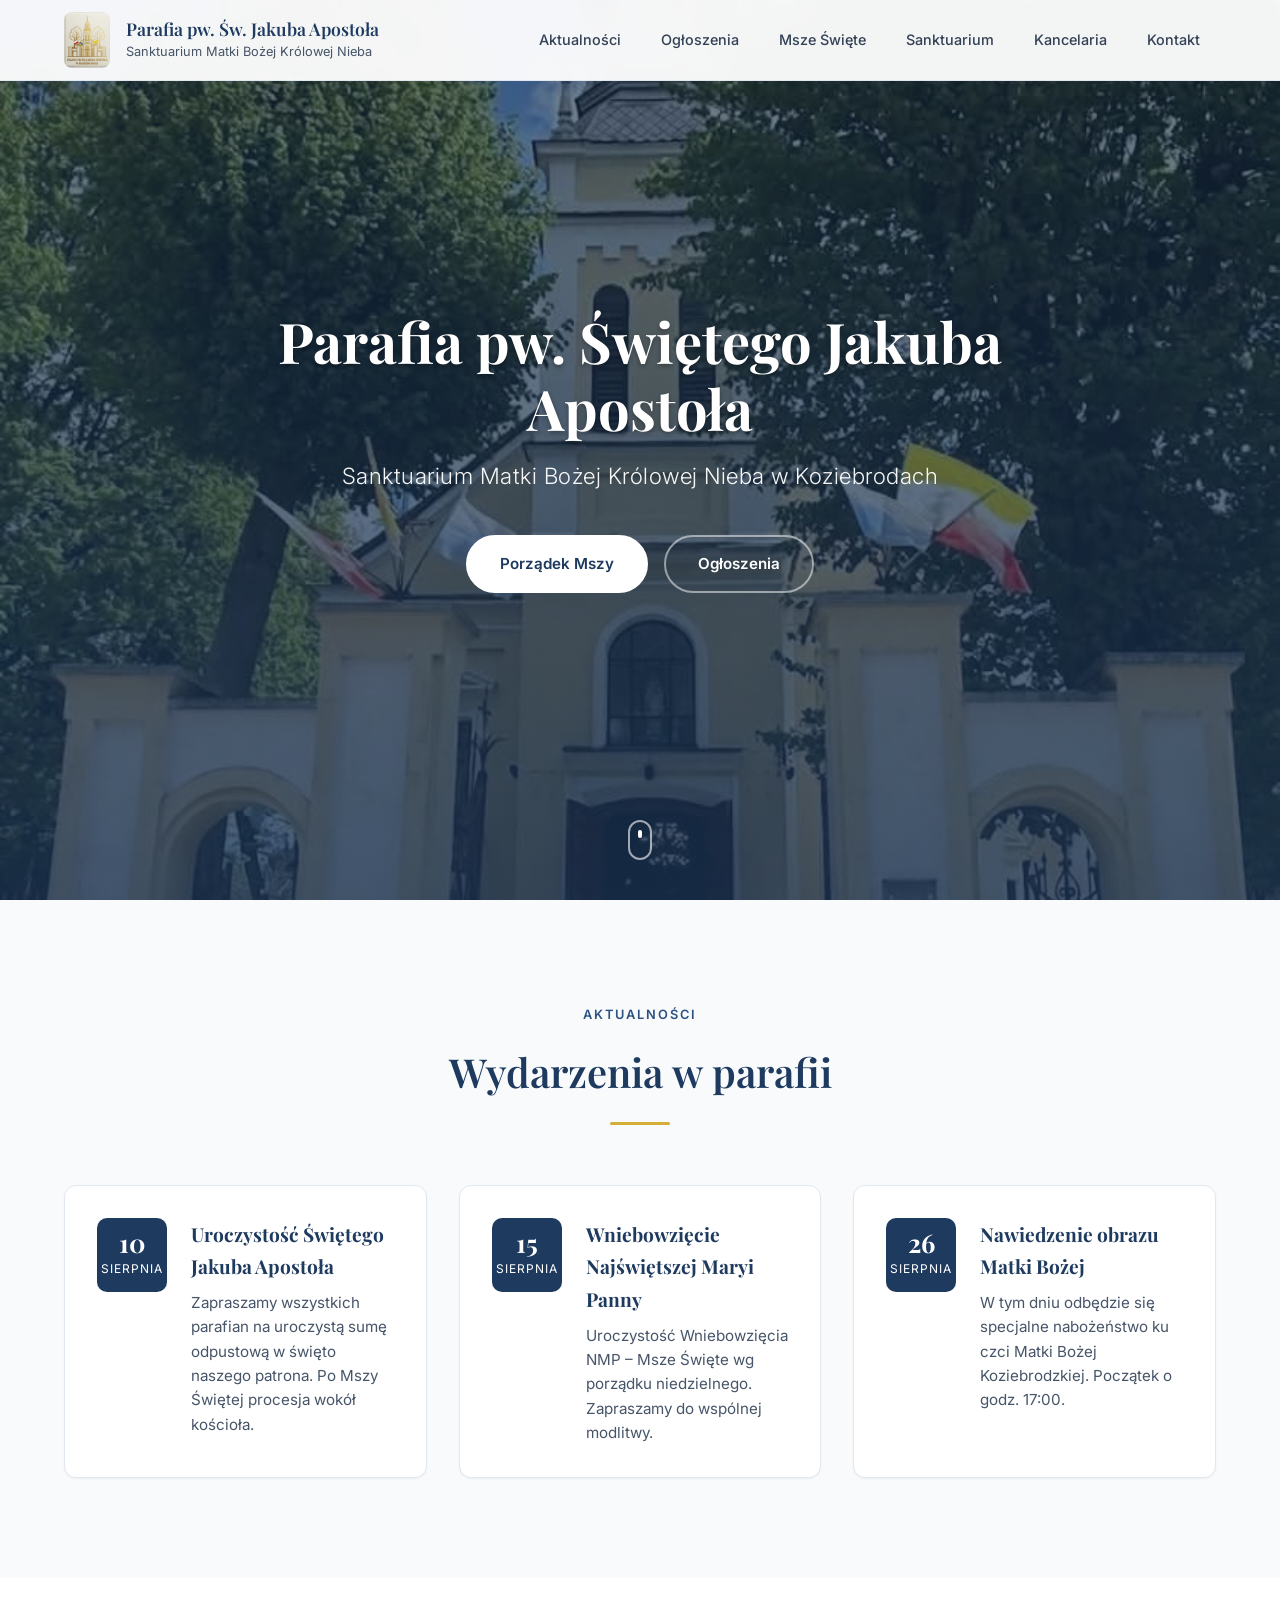
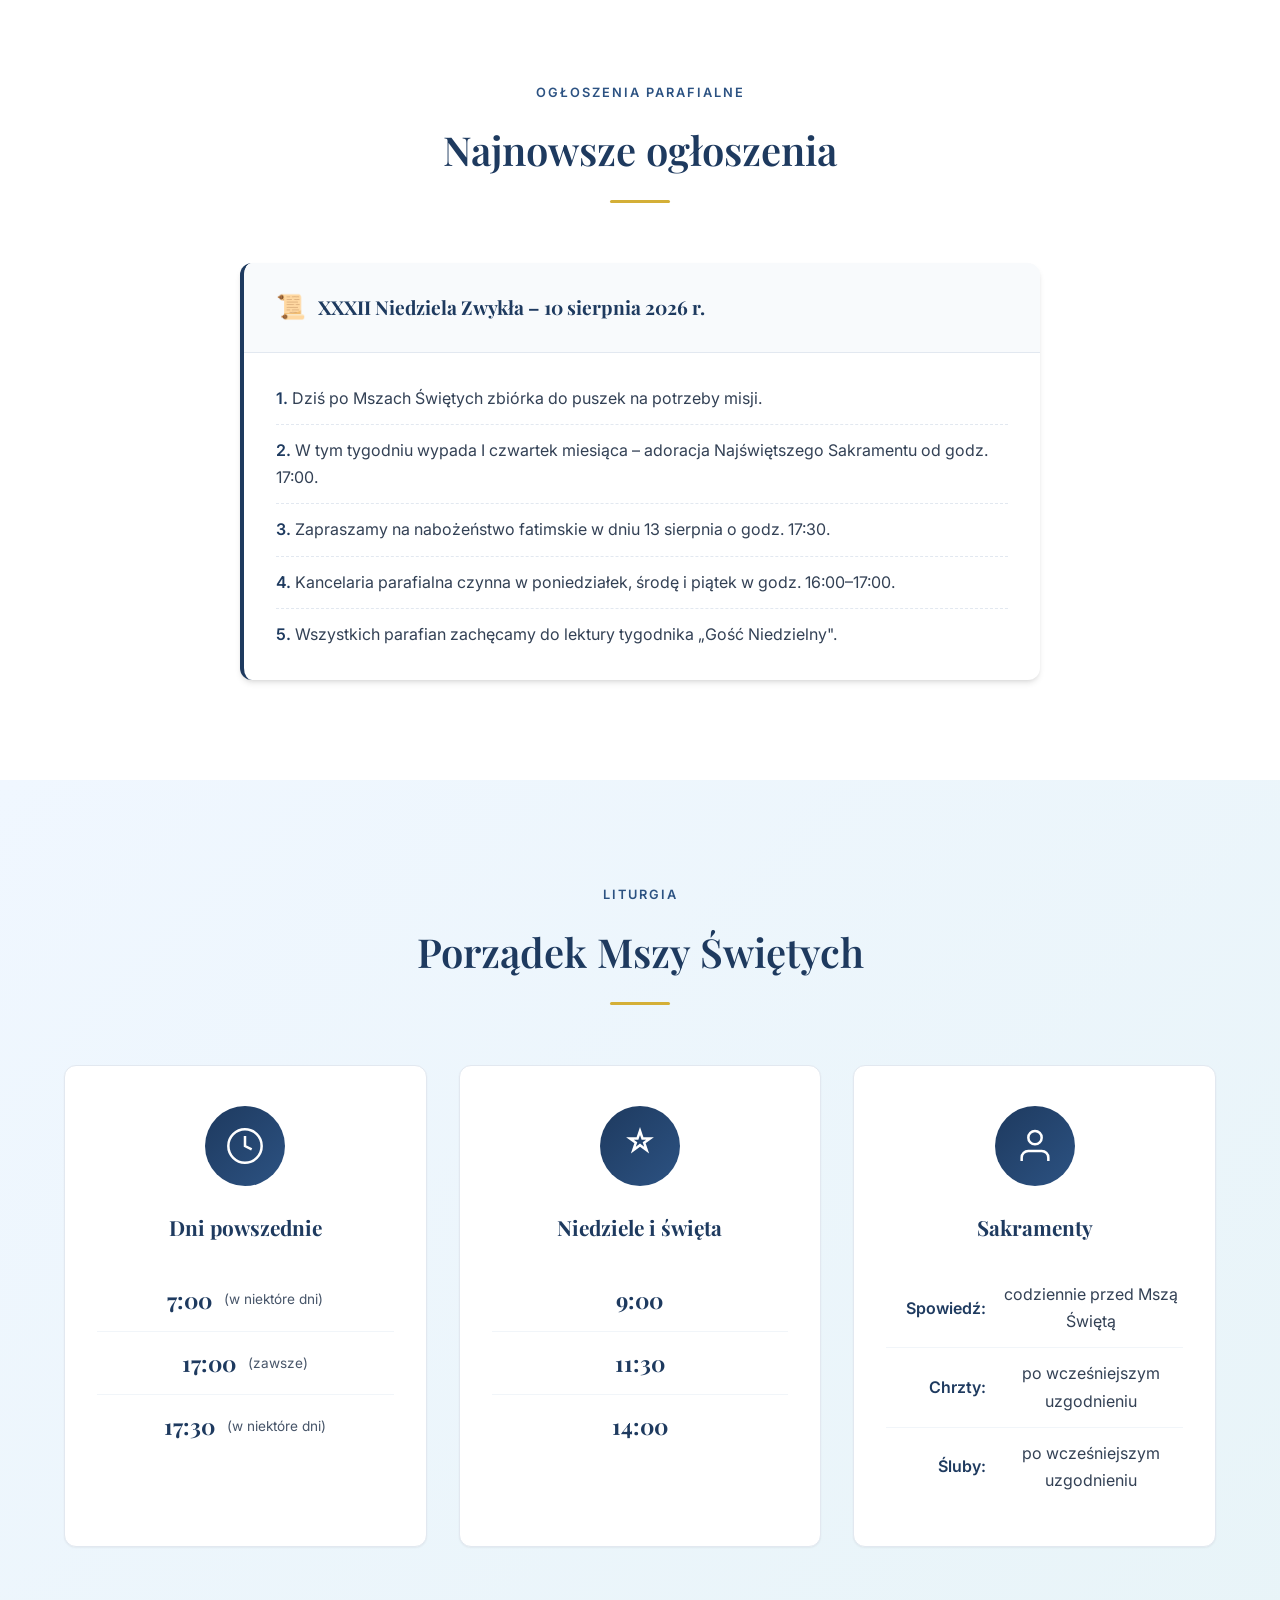
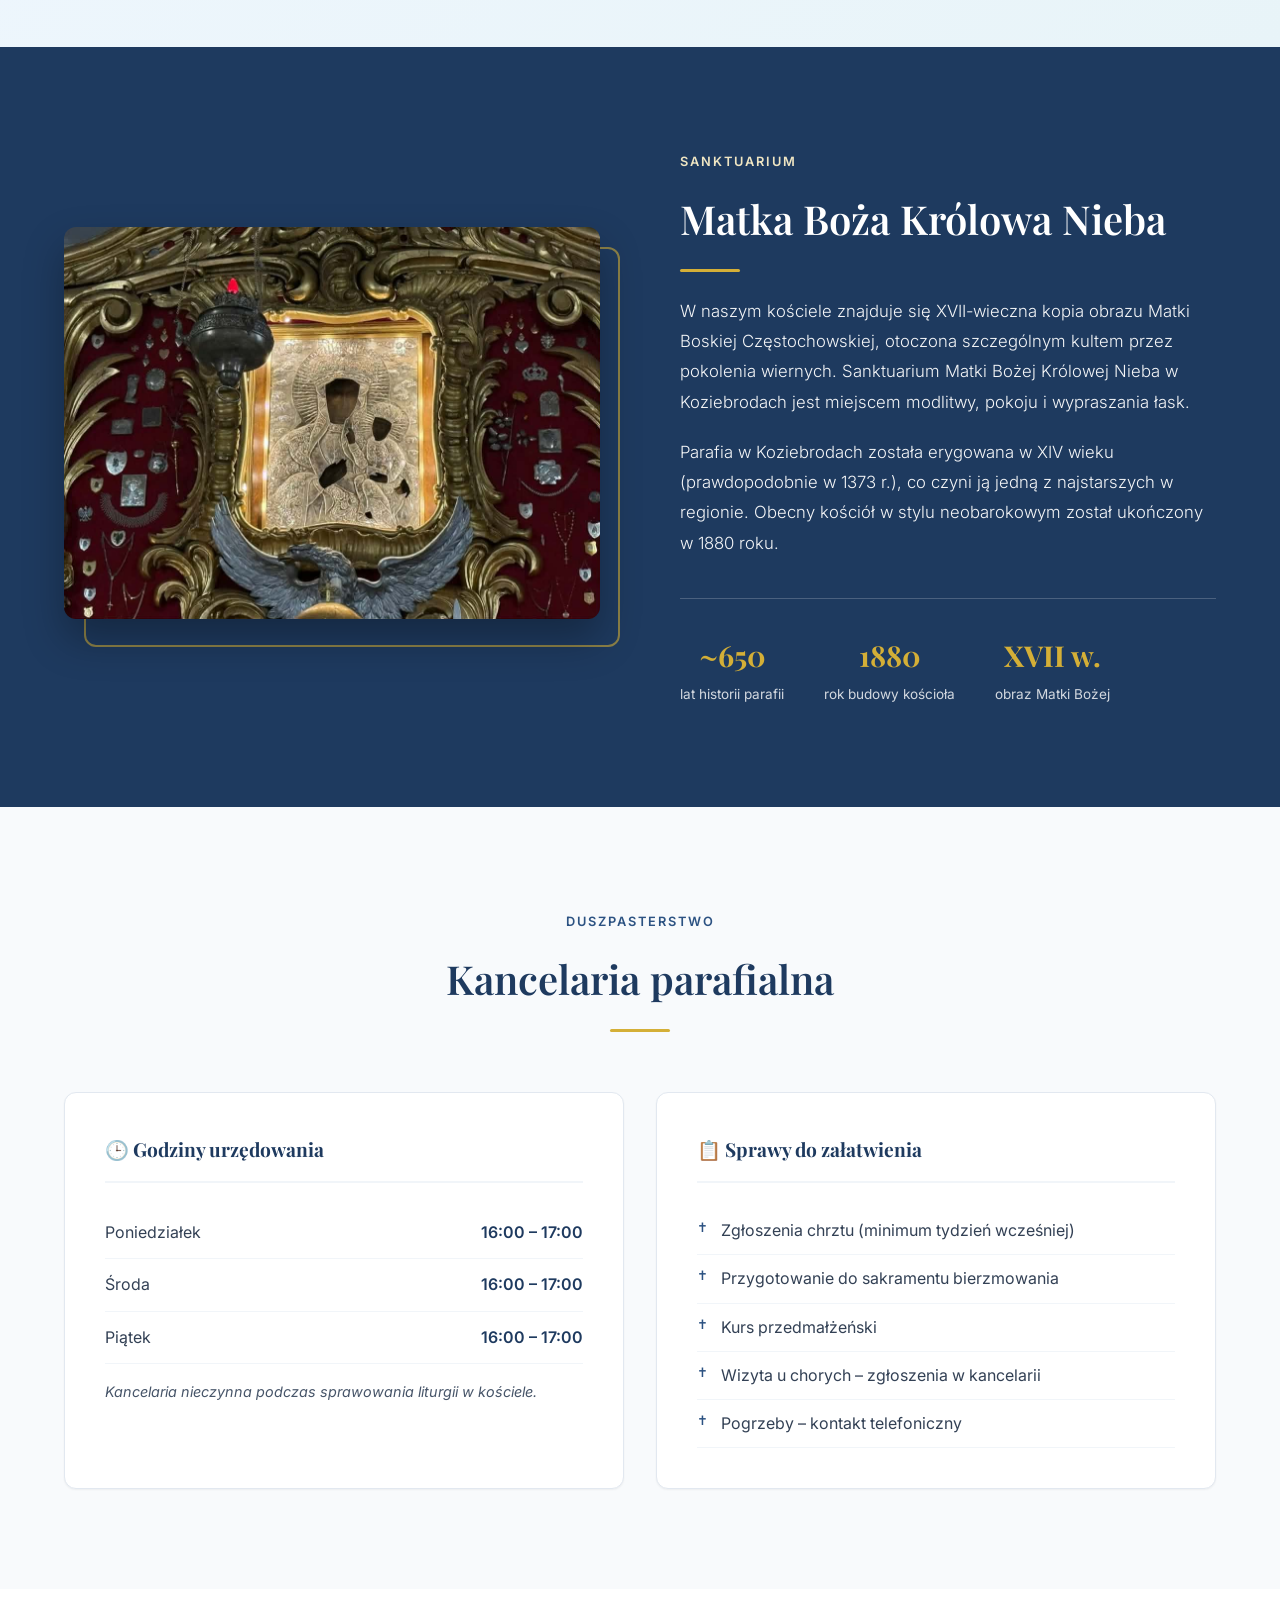
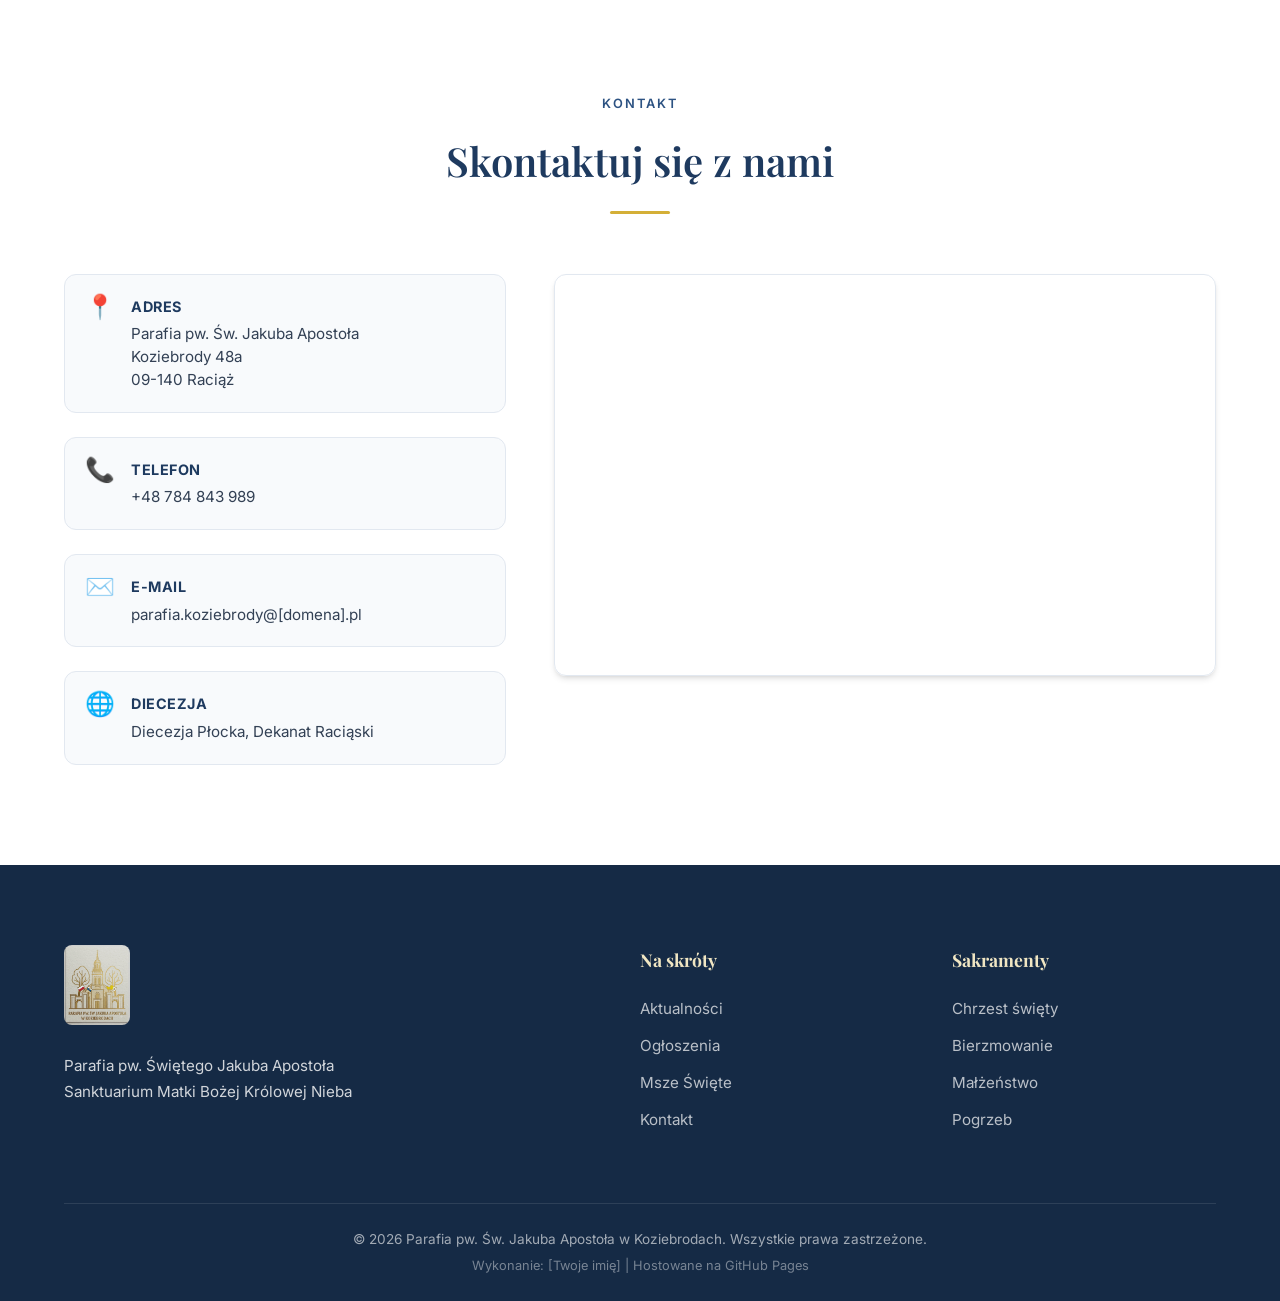
==== commit e8da6a23: "Refactor HTML for admin content management" ====
--- a/index.html
+++ b/index.html
@@ -22,9 +22,7 @@
                 </div>
             </a>
             <button class="nav-toggle" id="navToggle" aria-label="Menu">
-                <span></span>
-                <span></span>
-                <span></span>
+                <span></span><span></span><span></span>
             </button>
             <ul class="nav-menu" id="navMenu">
                 <li><a href="#aktualnosci" class="nav-link">Aktualności</a></li>
@@ -51,9 +49,7 @@
                 <a href="#ogloszenia" class="btn btn-outline">Ogłoszenia</a>
             </div>
         </div>
-        <div class="hero-scroll">
-            <span></span>
-        </div>
+        <div class="hero-scroll"><span></span></div>
     </header>
 
     <!-- Aktualności -->
@@ -67,32 +63,32 @@
             <div class="news-grid">
                 <article class="news-card">
                     <div class="news-date">
-                        <span class="day">10</span>
-                        <span class="month">sierpnia</span>
+                        <span class="day" id="admin-akt-1-dzien">10</span>
+                        <span class="month" id="admin-akt-1-miesiac">sierpnia</span>
                     </div>
                     <div class="news-content">
-                        <h3>Uroczystość Świętego Jakuba Apostoła</h3>
-                        <p>Zapraszamy wszystkich parafian na uroczystą sumę odpustową w święto naszego patrona. Po Mszy Świętej procesja wokół kościoła.</p>
+                        <h3 id="admin-akt-1-tytul">Uroczystość Świętego Jakuba Apostoła</h3>
+                        <p id="admin-akt-1-opis">Zapraszamy wszystkich parafian na uroczystą sumę odpustową w święto naszego patrona. Po Mszy Świętej procesja wokół kościoła.</p>
                     </div>
                 </article>
                 <article class="news-card">
                     <div class="news-date">
-                        <span class="day">15</span>
-                        <span class="month">sierpnia</span>
+                        <span class="day" id="admin-akt-2-dzien">15</span>
+                        <span class="month" id="admin-akt-2-miesiac">sierpnia</span>
                     </div>
                     <div class="news-content">
-                        <h3>Wniebowzięcie Najświętszej Maryi Panny</h3>
-                        <p>Uroczystość Wniebowzięcia NMP – Msze Święte wg porządku niedzielnego. Zapraszamy do wspólnej modlitwy.</p>
+                        <h3 id="admin-akt-2-tytul">Wniebowzięcie Najświętszej Maryi Panny</h3>
+                        <p id="admin-akt-2-opis">Uroczystość Wniebowzięcia NMP – Msze Święte wg porządku niedzielnego. Zapraszamy do wspólnej modlitwy.</p>
                     </div>
                 </article>
                 <article class="news-card">
                     <div class="news-date">
-                        <span class="day">26</span>
-                        <span class="month">sierpnia</span>
+                        <span class="day" id="admin-akt-3-dzien">26</span>
+                        <span class="month" id="admin-akt-3-miesiac">sierpnia</span>
                     </div>
                     <div class="news-content">
-                        <h3>Nawiedzenie obrazu Matki Bożej</h3>
-                        <p>W tym dniu odbędzie się specjalne nabożeństwo ku czci Matki Bożej Koziebrodzkiej. Początek o godz. 17:00.</p>
+                        <h3 id="admin-akt-3-tytul">Nawiedzenie obrazu Matki Bożej</h3>
+                        <p id="admin-akt-3-opis">W tym dniu odbędzie się specjalne nabożeństwo ku czci Matki Bożej Koziebrodzkiej. Początek o godz. 17:00.</p>
                     </div>
                 </article>
             </div>
@@ -110,9 +106,9 @@
             <div class="announcement-box">
                 <div class="announcement-header">
                     <span class="announcement-icon">📜</span>
-                    <h3>XXXII Niedziela Zwykła – 10 sierpnia 2026 r.</h3>
-                </div>
-                <div class="announcement-body">
+                    <h3 id="admin-ogloszenia-tytul">XXXII Niedziela Zwykła – 10 sierpnia 2026 r.</h3>
+                </div>
+                <div class="announcement-body" id="admin-ogloszenia-tresc">
                     <p><strong>1.</strong> Dziś po Mszach Świętych zbiórka do puszek na potrzeby misji.</p>
                     <p><strong>2.</strong> W tym tygodniu wypada I czwartek miesiąca – adoracja Najświętszego Sakramentu od godz. 17:00.</p>
                     <p><strong>3.</strong> Zapraszamy na nabożeństwo fatimskie w dniu 13 sierpnia o godz. 17:30.</p>
@@ -134,13 +130,10 @@
             <div class="mass-schedule">
                 <div class="mass-card">
                     <div class="mass-icon">
-                        <svg width="40" height="40" viewBox="0 0 24 24" fill="none" stroke="currentColor" stroke-width="1.5">
-                            <circle cx="12" cy="12" r="10"/>
-                            <path d="M12 6v6l4 2"/>
-                        </svg>
+                        <svg width="40" height="40" viewBox="0 0 24 24" fill="none" stroke="currentColor" stroke-width="1.5"><circle cx="12" cy="12" r="10"/><path d="M12 6v6l4 2"/></svg>
                     </div>
                     <h3>Dni powszednie</h3>
-                    <ul class="mass-list">
+                    <ul class="mass-list" id="admin-msze-powszednie">
                         <li><span class="mass-time">7:00</span> <span class="mass-note">(w niektóre dni)</span></li>
                         <li><span class="mass-time">17:00</span> <span class="mass-note">(zawsze)</span></li>
                         <li><span class="mass-time">17:30</span> <span class="mass-note">(w niektóre dni)</span></li>
@@ -148,12 +141,10 @@
                 </div>
                 <div class="mass-card">
                     <div class="mass-icon">
-                        <svg width="40" height="40" viewBox="0 0 24 24" fill="none" stroke="currentColor" stroke-width="1.5">
-                            <path d="M12 3l1.5 4.5h4.5l-3.5 2.5 1.5 4.5-4-3-4 3 1.5-4.5-3.5-2.5h4.5z"/>
-                        </svg>
+                        <svg width="40" height="40" viewBox="0 0 24 24" fill="none" stroke="currentColor" stroke-width="1.5"><path d="M12 3l1.5 4.5h4.5l-3.5 2.5 1.5 4.5-4-3-4 3 1.5-4.5-3.5-2.5h4.5z"/></svg>
                     </div>
                     <h3>Niedziele i święta</h3>
-                    <ul class="mass-list">
+                    <ul class="mass-list" id="admin-msze-niedziele">
                         <li><span class="mass-time">9:00</span></li>
                         <li><span class="mass-time">11:30</span></li>
                         <li><span class="mass-time">14:00</span></li>
@@ -161,13 +152,10 @@
                 </div>
                 <div class="mass-card">
                     <div class="mass-icon">
-                        <svg width="40" height="40" viewBox="0 0 24 24" fill="none" stroke="currentColor" stroke-width="1.5">
-                            <path d="M20 21v-2a4 4 0 00-4-4H8a4 4 0 00-4 4v2"/>
-                            <circle cx="12" cy="7" r="4"/>
-                        </svg>
+                        <svg width="40" height="40" viewBox="0 0 24 24" fill="none" stroke="currentColor" stroke-width="1.5"><path d="M20 21v-2a4 4 0 00-4-4H8a4 4 0 00-4 4v2"/><circle cx="12" cy="7" r="4"/></svg>
                     </div>
                     <h3>Sakramenty</h3>
-                    <ul class="mass-list">
+                    <ul class="mass-list" id="admin-msze-sakramenty">
                         <li><span class="mass-label">Spowiedź:</span> <span>codziennie przed Mszą Świętą</span></li>
                         <li><span class="mass-label">Chrzty:</span> <span>po wcześniejszym uzgodnieniu</span></li>
                         <li><span class="mass-label">Śluby:</span> <span>po wcześniejszym uzgodnieniu</span></li>
@@ -189,29 +177,12 @@
                     <span class="section-tag">Sanktuarium</span>
                     <h2 class="section-title">Matka Boża Królowa Nieba</h2>
                     <div class="section-line"></div>
-                    <p class="sacred-text">
-                        W naszym kościele znajduje się XVII-wieczna kopia obrazu Matki Boskiej Częstochowskiej, 
-                        otoczona szczególnym kultem przez pokolenia wiernych. Sanktuarium Matki Bożej Królowej Nieba 
-                        w Koziebrodach jest miejscem modlitwy, pokoju i wypraszania łask.
-                    </p>
-                    <p class="sacred-text">
-                        Parafia w Koziebrodach została erygowana w XIV wieku (prawdopodobnie w 1373 r.), 
-                        co czyni ją jedną z najstarszych w regionie. Obecny kościół w stylu neobarokowym 
-                        został ukończony w 1880 roku.
-                    </p>
+                    <p class="sacred-text">W naszym kościele znajduje się XVII-wieczna kopia obrazu Matki Boskiej Częstochowskiej, otoczona szczególnym kultem przez pokolenia wiernych. Sanktuarium Matki Bożej Królowej Nieba w Koziebrodach jest miejscem modlitwy, pokoju i wypraszania łask.</p>
+                    <p class="sacred-text">Parafia w Koziebrodach została erygowana w XIV wieku (prawdopodobnie w 1373 r.), co czyni ją jedną z najstarszych w regionie. Obecny kościół w stylu neobarokowym został ukończony w 1880 roku.</p>
                     <div class="sacred-stats">
-                        <div class="stat">
-                            <span class="stat-number">~650</span>
-                            <span class="stat-label">lat historii parafii</span>
-                        </div>
-                        <div class="stat">
-                            <span class="stat-number">1880</span>
-                            <span class="stat-label">rok budowy kościoła</span>
-                        </div>
-                        <div class="stat">
-                            <span class="stat-number">XVII w.</span>
-                            <span class="stat-label">obraz Matki Bożej</span>
-                        </div>
+                        <div class="stat"><span class="stat-number">~650</span><span class="stat-label">lat historii parafii</span></div>
+                        <div class="stat"><span class="stat-number">1880</span><span class="stat-label">rok budowy kościoła</span></div>
+                        <div class="stat"><span class="stat-number">XVII w.</span><span class="stat-label">obraz Matki Bożej</span></div>
                     </div>
                 </div>
             </div>
@@ -230,24 +201,15 @@
                 <div class="office-card">
                     <h3>🕒 Godziny urzędowania</h3>
                     <table class="office-hours">
-                        <tr>
-                            <td>Poniedziałek</td>
-                            <td>16:00 – 17:00</td>
-                        </tr>
-                        <tr>
-                            <td>Środa</td>
-                            <td>16:00 – 17:00</td>
-                        </tr>
-                        <tr>
-                            <td>Piątek</td>
-                            <td>16:00 – 17:00</td>
-                        </tr>
+                        <tr><td>Poniedziałek</td><td id="admin-kancelaria-pon">16:00 – 17:00</td></tr>
+                        <tr><td>Środa</td><td id="admin-kancelaria-sro">16:00 – 17:00</td></tr>
+                        <tr><td>Piątek</td><td id="admin-kancelaria-pt">16:00 – 17:00</td></tr>
                     </table>
-                    <p class="office-note">Kancelaria nieczynna podczas sprawowania liturgii w kościele.</p>
+                    <p class="office-note" id="admin-kancelaria-notatka">Kancelaria nieczynna podczas sprawowania liturgii w kościele.</p>
                 </div>
                 <div class="office-card">
                     <h3>📋 Sprawy do załatwienia</h3>
-                    <ul class="office-list">
+                    <ul class="office-list" id="admin-kancelaria-sprawy">
                         <li>Zgłoszenia chrztu (minimum tydzień wcześniej)</li>
                         <li>Przygotowanie do sakramentu bierzmowania</li>
                         <li>Kurs przedmałżeński</li>
@@ -271,42 +233,23 @@
                 <div class="contact-info">
                     <div class="contact-item">
                         <span class="contact-icon">📍</span>
-                        <div>
-                            <strong>Adres</strong>
-                            <p>Parafia pw. Św. Jakuba Apostoła<br>Koziebrody 48a<br>09-140 Raciąż</p>
-                        </div>
+                        <div><strong>Adres</strong><p id="admin-kontakt-adres">Parafia pw. Św. Jakuba Apostoła<br>Koziebrody 48a<br>09-140 Raciąż</p></div>
                     </div>
                     <div class="contact-item">
                         <span class="contact-icon">📞</span>
-                        <div>
-                            <strong>Telefon</strong>
-                            <p>+48 784 843 989</p>
-                        </div>
+                        <div><strong>Telefon</strong><p id="admin-kontakt-telefon">+48 784 843 989</p></div>
                     </div>
                     <div class="contact-item">
                         <span class="contact-icon">✉️</span>
-                        <div>
-                            <strong>E-mail</strong>
-                            <p>parafia.koziebrody@[domena].pl</p>
-                        </div>
+                        <div><strong>E-mail</strong><p id="admin-kontakt-email">parafia.koziebrody@[domena].pl</p></div>
                     </div>
                     <div class="contact-item">
                         <span class="contact-icon">🌐</span>
-                        <div>
-                            <strong>Diecezja</strong>
-                            <p>Diecezja Płocka, Dekanat Raciąski</p>
-                        </div>
+                        <div><strong>Diecezja</strong><p id="admin-kontakt-diecezja">Diecezja Płocka, Dekanat Raciąski</p></div>
                     </div>
                 </div>
                 <div class="contact-map">
-                    <iframe 
-                        src="https://www.openstreetmap.org/export/embed.html?bbox=19.97%2C52.79%2C20.02%2C52.82&layer=mapnik&marker=52.8028%2C19.9944" 
-                        width="100%" 
-                        height="400" 
-                        style="border:0; border-radius: 12px;" 
-                        allowfullscreen="" 
-                        loading="lazy">
-                    </iframe>
+                    <iframe src="https://www.openstreetmap.org/export/embed.html?bbox=19.97%2C52.79%2C20.02%2C52.82&layer=mapnik&marker=52.8028%2C19.9944" width="100%" height="400" style="border:0; border-radius: 12px;" allowfullscreen="" loading="lazy"></iframe>
                 </div>
             </div>
         </div>
@@ -340,12 +283,43 @@
                 </div>
             </div>
             <div class="footer-bottom">
-                <p> Parafia pw. Św. Jakuba Apostoła w Koziebrodach. Wszystkie prawa zastrzeżone.</p>
+                <p>© <span id="admin-year"></span> Parafia pw. Św. Jakuba Apostoła w Koziebrodach. Wszystkie prawa zastrzeżone.</p>
                 <p class="footer-credit">Wykonanie: [Twoje imię] | Hostowane na GitHub Pages</p>
             </div>
         </div>
     </footer>
 
     <script src="js/main.js"></script>
+    <script>
+    // Panel admina – nadpisywanie treści z localStorage (podgląd na żywo)
+    (function(){
+        try {
+            var d = JSON.parse(localStorage.getItem('parafiaAdminData') || '{}');
+            if(!d || Object.keys(d).length === 0) return;
+            function set(id, html) { var el = document.getElementById(id); if(el) el.innerHTML = html; }
+            function setTxt(id, txt) { var el = document.getElementById(id); if(el) el.textContent = txt; }
+            set('admin-kontakt-adres', d.kontaktAdres);
+            setTxt('admin-kontakt-telefon', d.kontaktTelefon);
+            setTxt('admin-kontakt-email', d.kontaktEmail);
+            setTxt('admin-kontakt-diecezja', d.kontaktDiecezja);
+            setTxt('admin-kancelaria-pon', d.kancelariaPon);
+            setTxt('admin-kancelaria-sro', d.kancelariaSro);
+            setTxt('admin-kancelaria-pt', d.kancelariaPt);
+            setTxt('admin-kancelaria-notatka', d.kancelariaNotatka);
+            set('admin-kancelaria-sprawy', d.kancelariaSprawy);
+            set('admin-msze-powszednie', d.mszePowszednie);
+            set('admin-msze-niedziele', d.mszeNiedziele);
+            set('admin-msze-sakramenty', d.mszeSakramenty);
+            setTxt('admin-ogloszenia-tytul', d.ogloszeniaTytul);
+            set('admin-ogloszenia-tresc', d.ogloszeniaTresc);
+            setTxt('admin-akt-1-dzien', d.akt1Dzien); setTxt('admin-akt-1-miesiac', d.akt1Miesiac);
+            setTxt('admin-akt-1-tytul', d.akt1Tytul); set('admin-akt-1-opis', d.akt1Opis);
+            setTxt('admin-akt-2-dzien', d.akt2Dzien); setTxt('admin-akt-2-miesiac', d.akt2Miesiac);
+            setTxt('admin-akt-2-tytul', d.akt2Tytul); set('admin-akt-2-opis', d.akt2Opis);
+            setTxt('admin-akt-3-dzien', d.akt3Dzien); setTxt('admin-akt-3-miesiac', d.akt3Miesiac);
+            setTxt('admin-akt-3-tytul', d.akt3Tytul); set('admin-akt-3-opis', d.akt3Opis);
+        } catch(e){ console.error('Admin data load error', e); }
+    })();
+    </script>
 </body>
 </html>
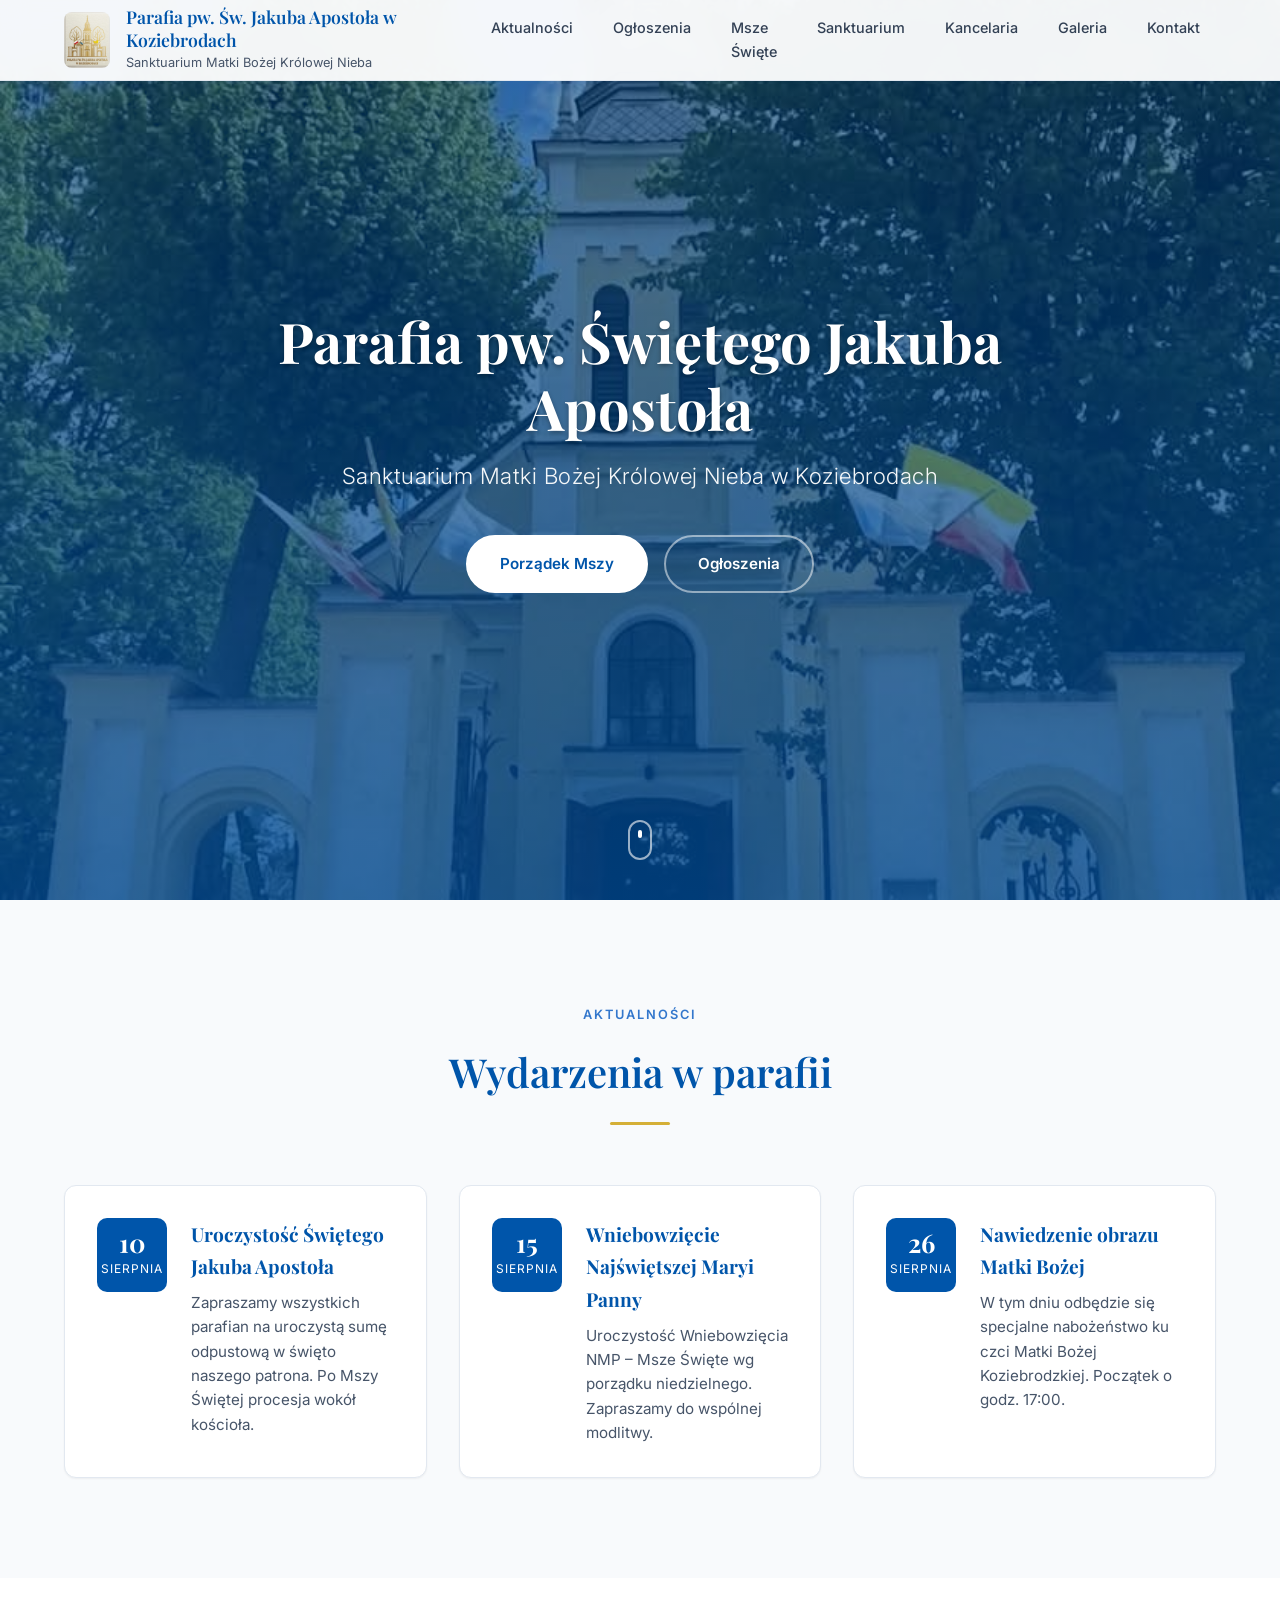
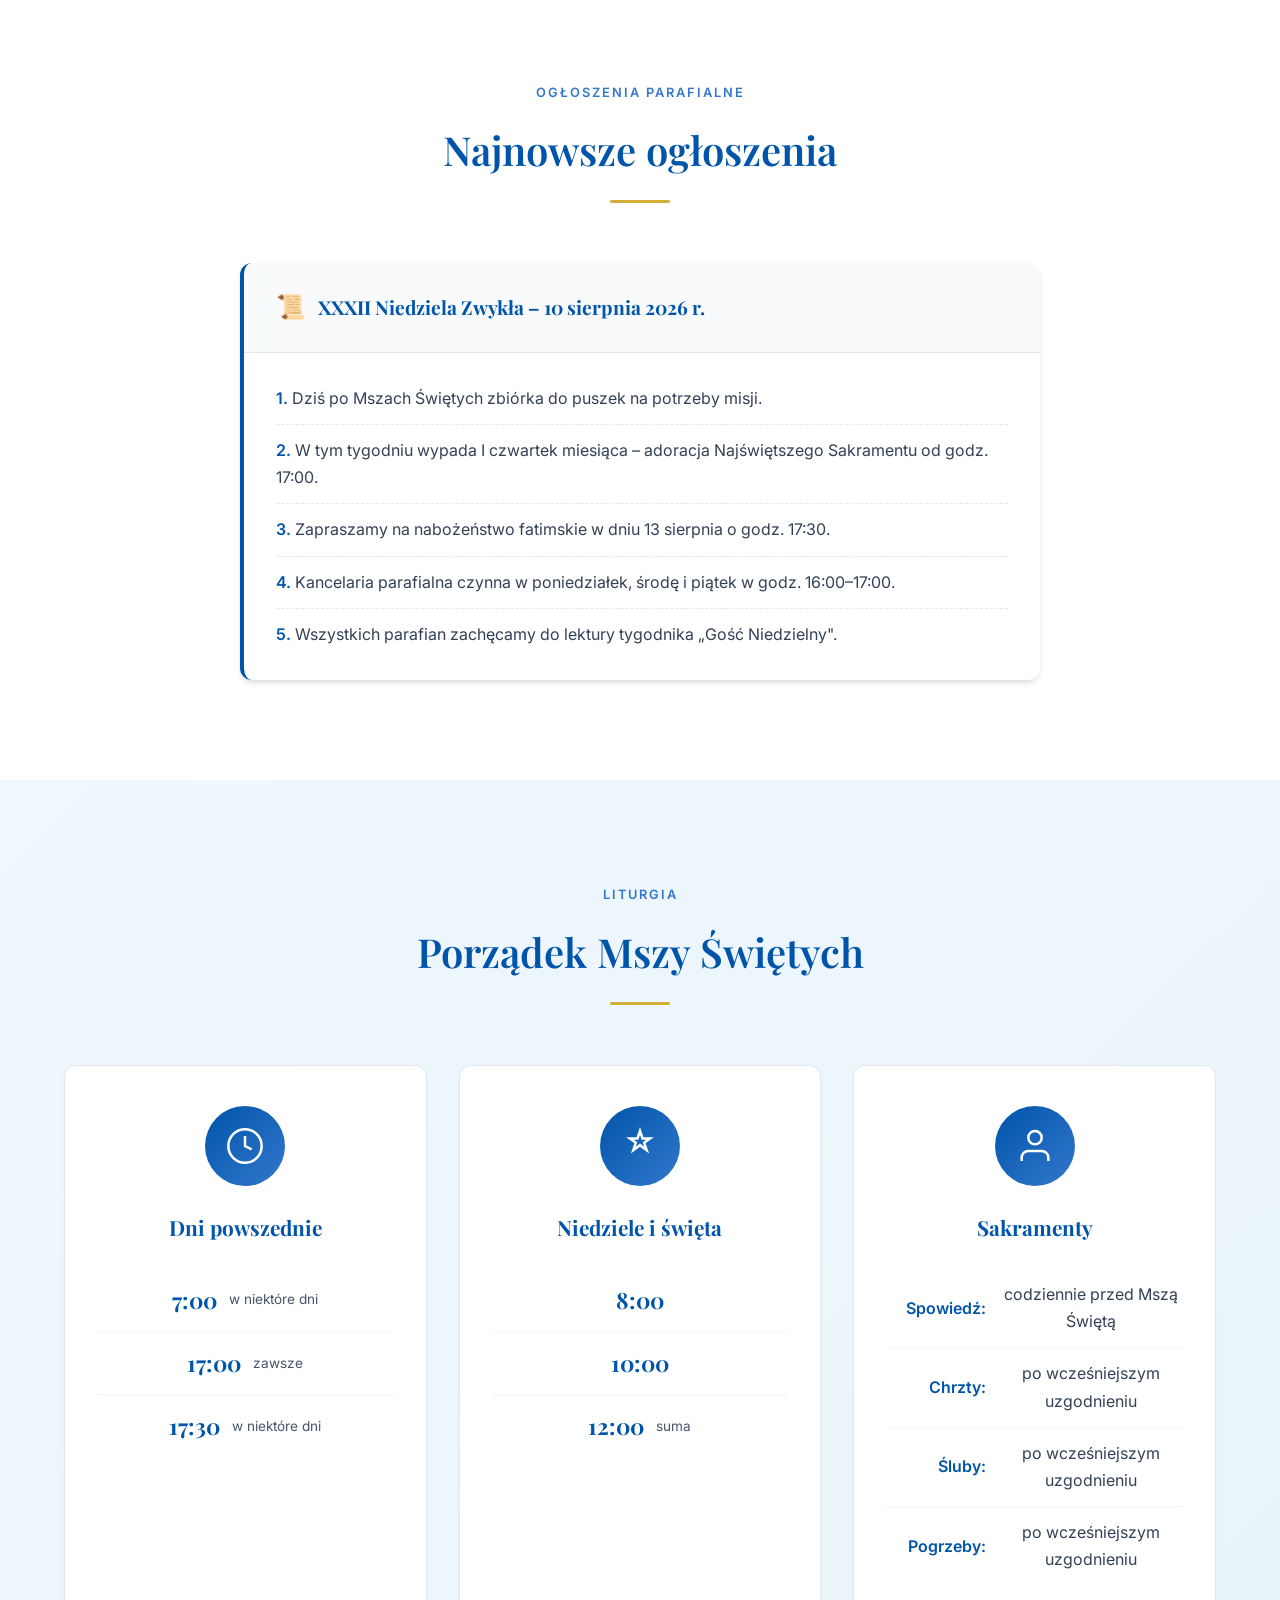
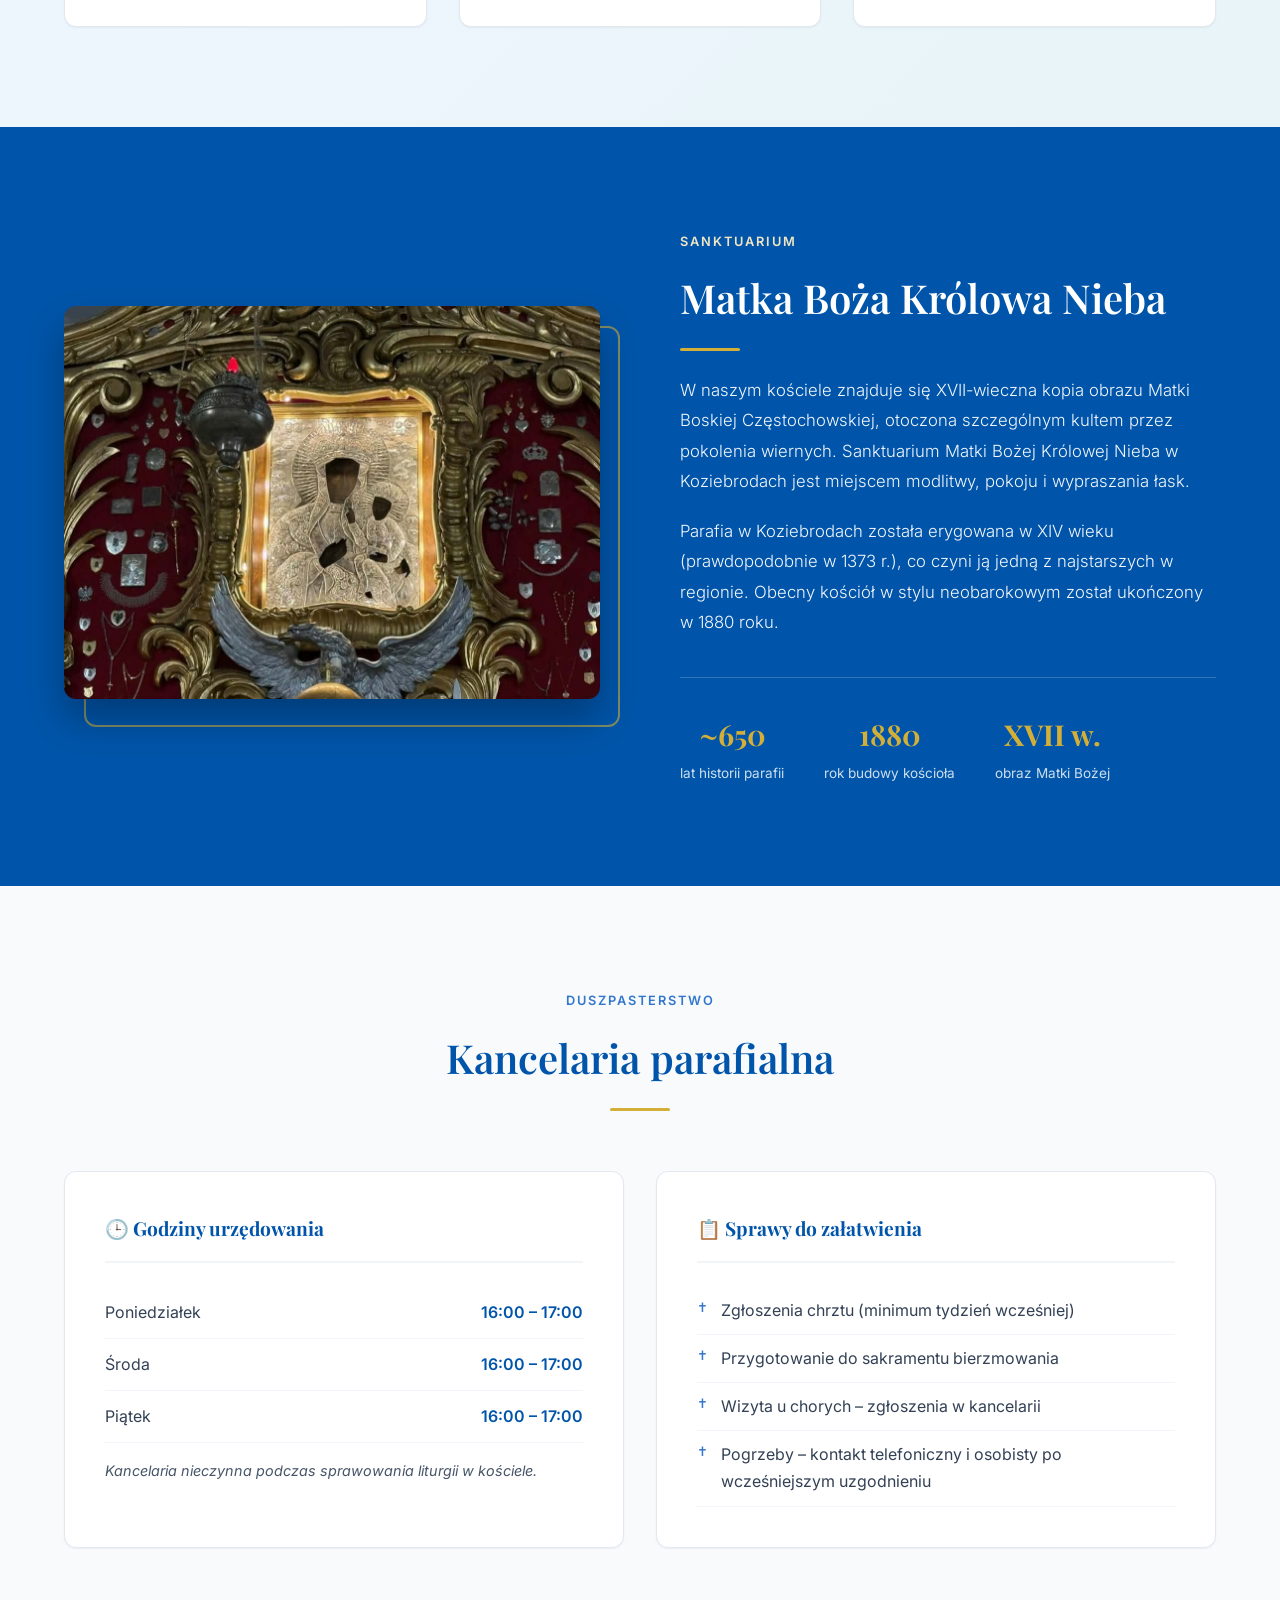
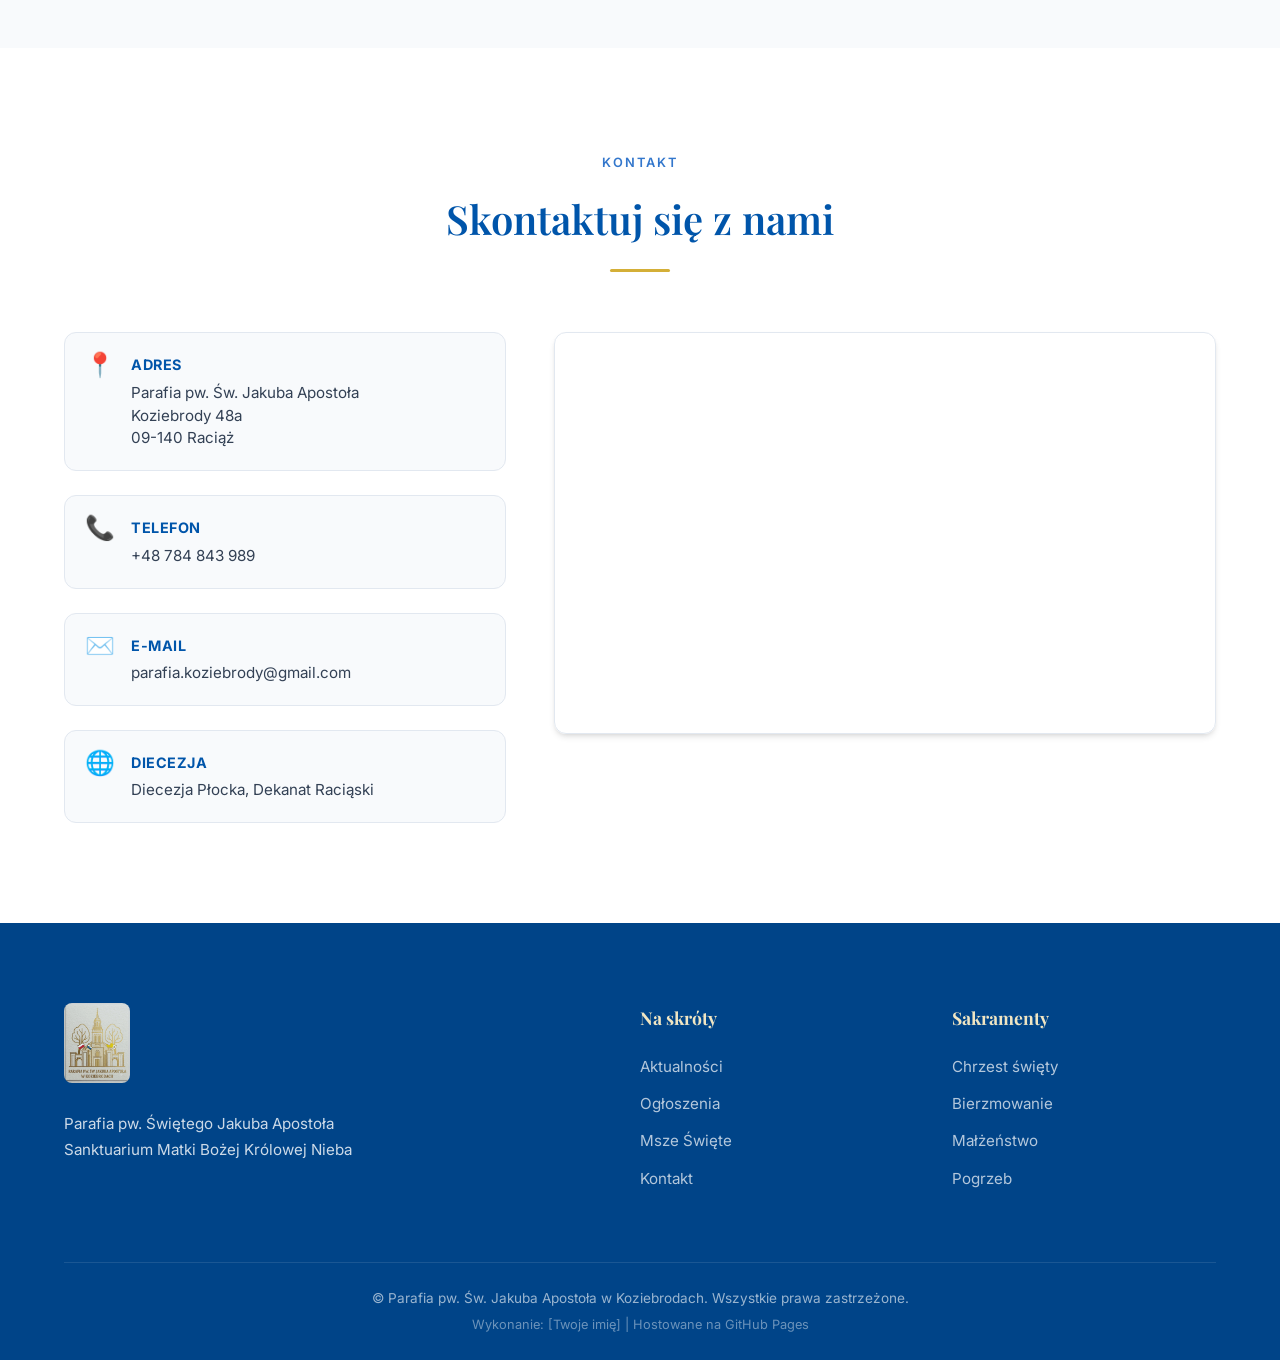
==== commit aecfe170: "Update index.html" ====
--- a/index.html
+++ b/index.html
@@ -17,7 +17,7 @@
             <a href="#" class="logo">
                 <img src="images/logo.jpeg" alt="Logo Parafii Koziebrody">
                 <div class="logo-text">
-                    <span class="logo-title">Parafia pw. Św. Jakuba Apostoła</span>
+                    <span class="logo-title">Parafia pw. Św. Jakuba Apostoła w Koziebrodach</span>
                     <span class="logo-subtitle">Sanktuarium Matki Bożej Królowej Nieba</span>
                 </div>
             </a>
@@ -30,6 +30,7 @@
                 <li><a href="#msze" class="nav-link">Msze Święte</a></li>
                 <li><a href="#sanktuarium" class="nav-link">Sanktuarium</a></li>
                 <li><a href="#kancelaria" class="nav-link">Kancelaria</a></li>
+                <li><a href="galeria.html" class="nav-link">Galeria</a></li>
                 <li><a href="#kontakt" class="nav-link">Kontakt</a></li>
             </ul>
         </div>
@@ -134,9 +135,9 @@
                     </div>
                     <h3>Dni powszednie</h3>
                     <ul class="mass-list" id="admin-msze-powszednie">
-                        <li><span class="mass-time">7:00</span> <span class="mass-note">(w niektóre dni)</span></li>
-                        <li><span class="mass-time">17:00</span> <span class="mass-note">(zawsze)</span></li>
-                        <li><span class="mass-time">17:30</span> <span class="mass-note">(w niektóre dni)</span></li>
+                        <li><span class="mass-time">7:00</span> <span class="mass-note">w niektóre dni</span></li>
+                        <li><span class="mass-time">17:00</span> <span class="mass-note">zawsze</span></li>
+                        <li><span class="mass-time">17:30</span> <span class="mass-note">w niektóre dni</span></li>
                     </ul>
                 </div>
                 <div class="mass-card">
@@ -145,9 +146,9 @@
                     </div>
                     <h3>Niedziele i święta</h3>
                     <ul class="mass-list" id="admin-msze-niedziele">
-                        <li><span class="mass-time">9:00</span></li>
-                        <li><span class="mass-time">11:30</span></li>
-                        <li><span class="mass-time">14:00</span></li>
+                        <li><span class="mass-time">8:00</span></li>
+                        <li><span class="mass-time">10:00</span></li>
+                        <li><span class="mass-time">12:00</span> <span class="mass-note">suma</span></li>
                     </ul>
                 </div>
                 <div class="mass-card">
@@ -159,6 +160,7 @@
                         <li><span class="mass-label">Spowiedź:</span> <span>codziennie przed Mszą Świętą</span></li>
                         <li><span class="mass-label">Chrzty:</span> <span>po wcześniejszym uzgodnieniu</span></li>
                         <li><span class="mass-label">Śluby:</span> <span>po wcześniejszym uzgodnieniu</span></li>
+                        <li><span class="mass-label">Pogrzeby:</span> <span>po wcześniejszym uzgodnieniu</span></li>
                     </ul>
                 </div>
             </div>
@@ -212,9 +214,8 @@
                     <ul class="office-list" id="admin-kancelaria-sprawy">
                         <li>Zgłoszenia chrztu (minimum tydzień wcześniej)</li>
                         <li>Przygotowanie do sakramentu bierzmowania</li>
-                        <li>Kurs przedmałżeński</li>
                         <li>Wizyta u chorych – zgłoszenia w kancelarii</li>
-                        <li>Pogrzeby – kontakt telefoniczny</li>
+                        <li>Pogrzeby – kontakt telefoniczny i osobisty po wcześniejszym uzgodnieniu</li>
                     </ul>
                 </div>
             </div>
@@ -241,7 +242,7 @@
                     </div>
                     <div class="contact-item">
                         <span class="contact-icon">✉️</span>
-                        <div><strong>E-mail</strong><p id="admin-kontakt-email">parafia.koziebrody@[domena].pl</p></div>
+                        <div><strong>E-mail</strong><p id="admin-kontakt-email">parafia.koziebrody@gmail.com</p></div>
                     </div>
                     <div class="contact-item">
                         <span class="contact-icon">🌐</span>
--- a/css/style.css
+++ b/css/style.css
@@ -4,9 +4,9 @@
    ======================================== */
 
 :root {
-    --color-primary: #1e3a5f;
-    --color-primary-dark: #152a45;
-    --color-primary-light: #2c5282;
+    --color-primary: #0055AA;
+    --color-primary-dark: #004488;
+    --color-primary-light: #3377CC;
     --color-accent: #d4af37;
     --color-accent-light: #f0e6c3;
     --color-white: #ffffff;
@@ -179,8 +179,8 @@
     inset: 0;
     background: linear-gradient(
         180deg,
-        rgba(30, 58, 95, 0.4) 0%,
-        rgba(30, 58, 95, 0.7) 100%
+        rgba(0, 85, 170, 0.4) 0%,
+        rgba(0, 85, 170, 0.7) 100%
     );
     z-index: 2;
 }
